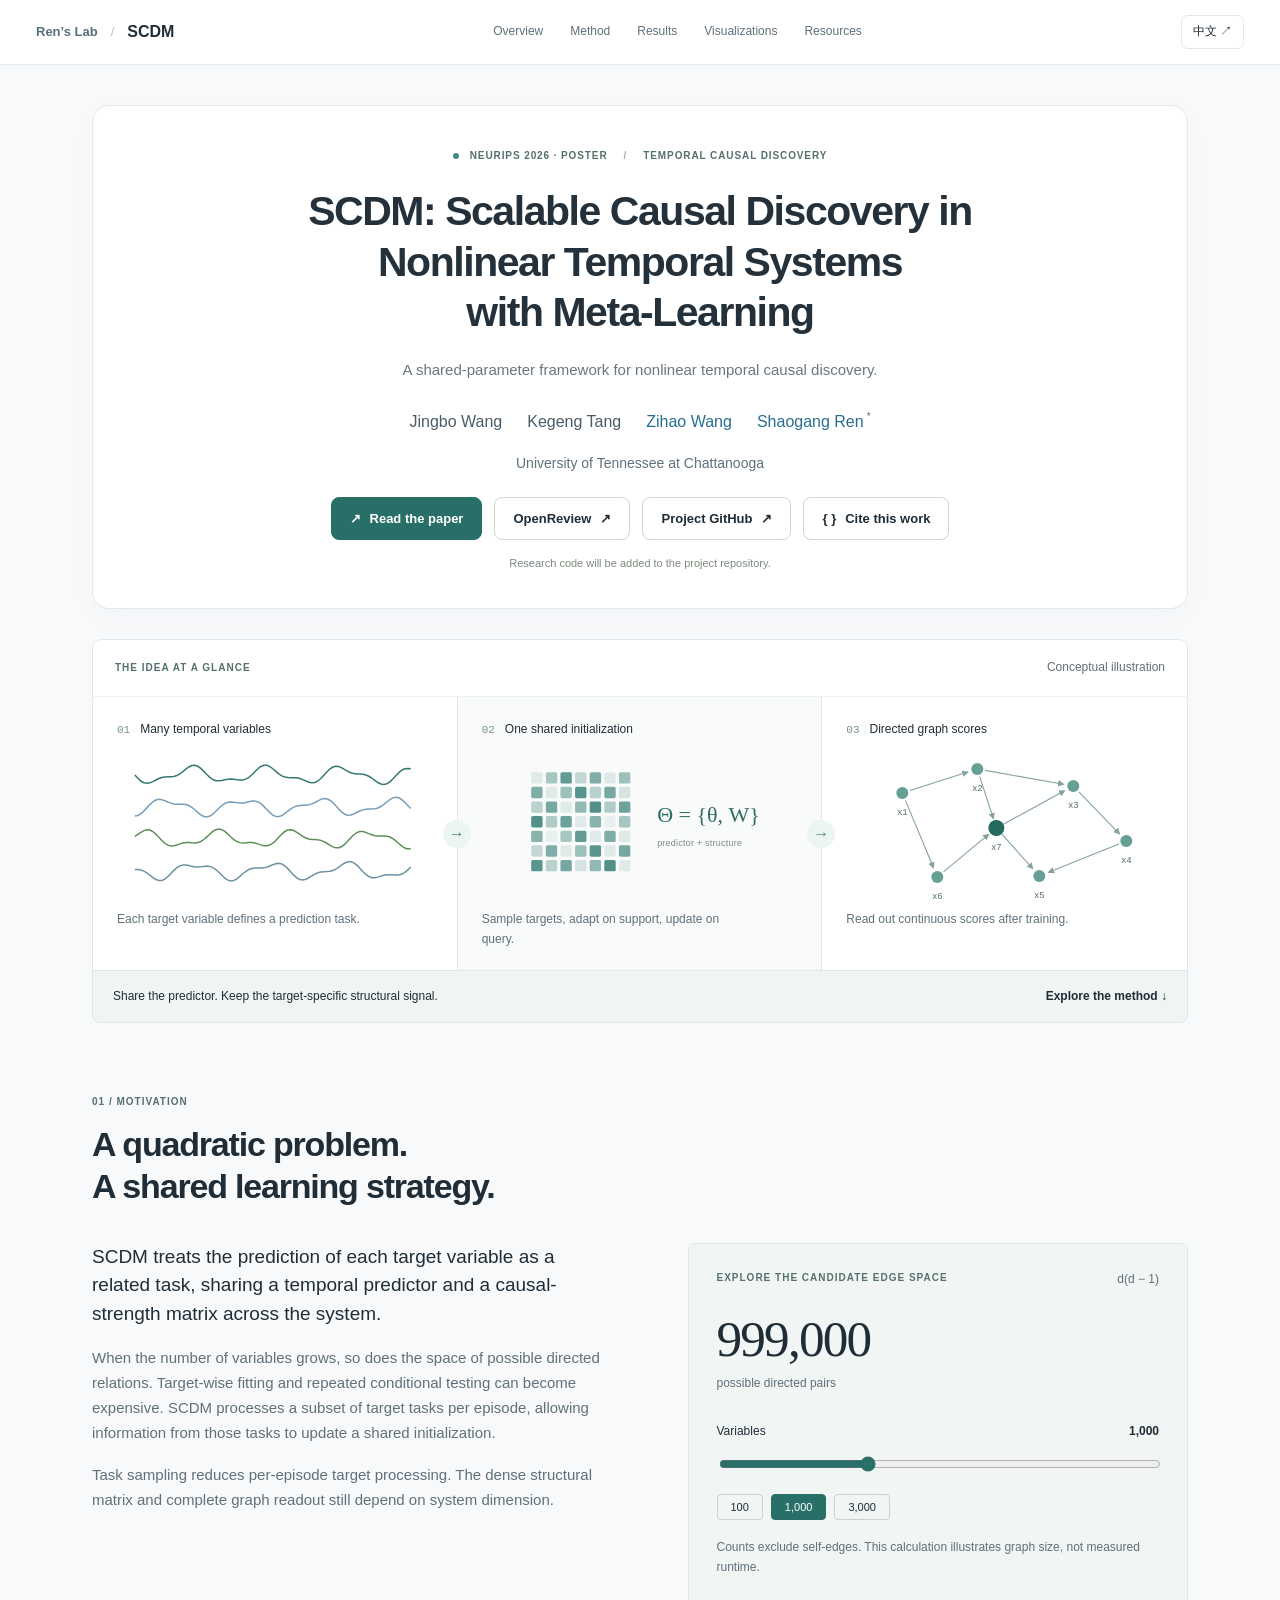
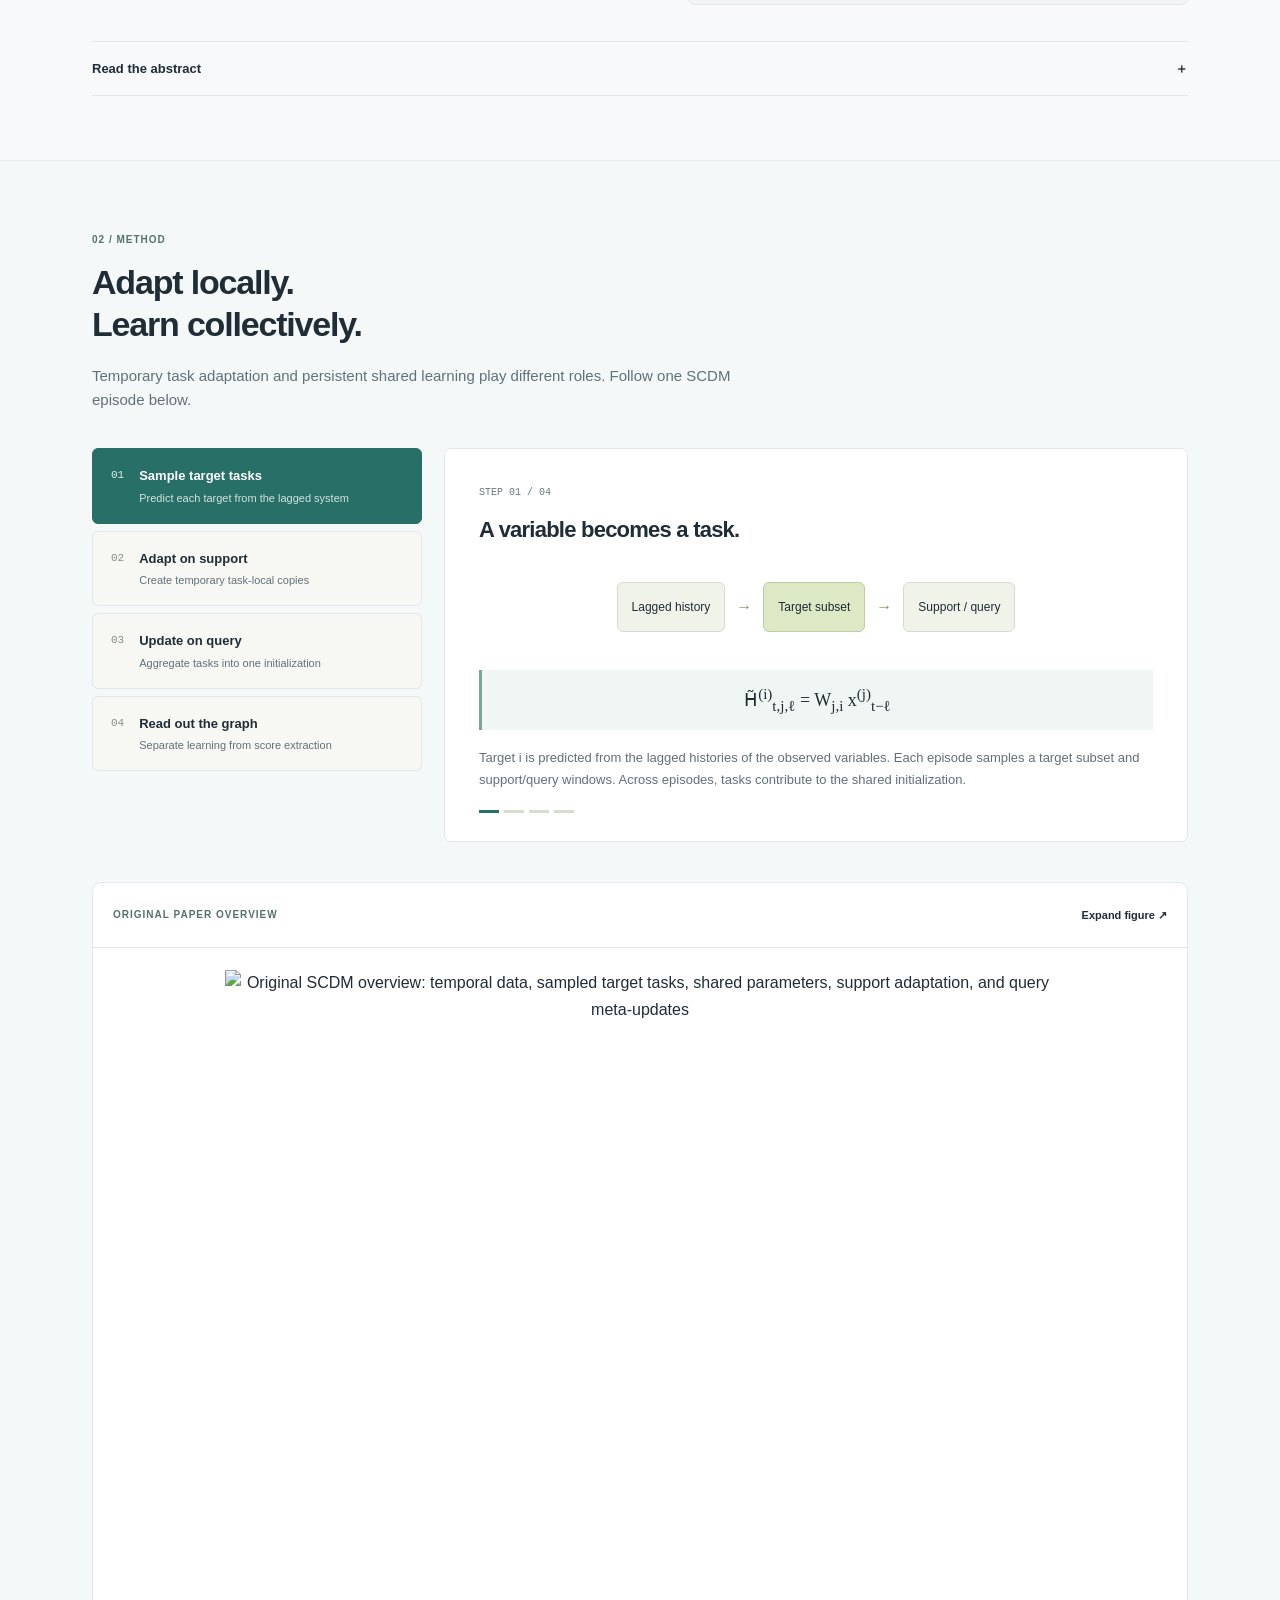
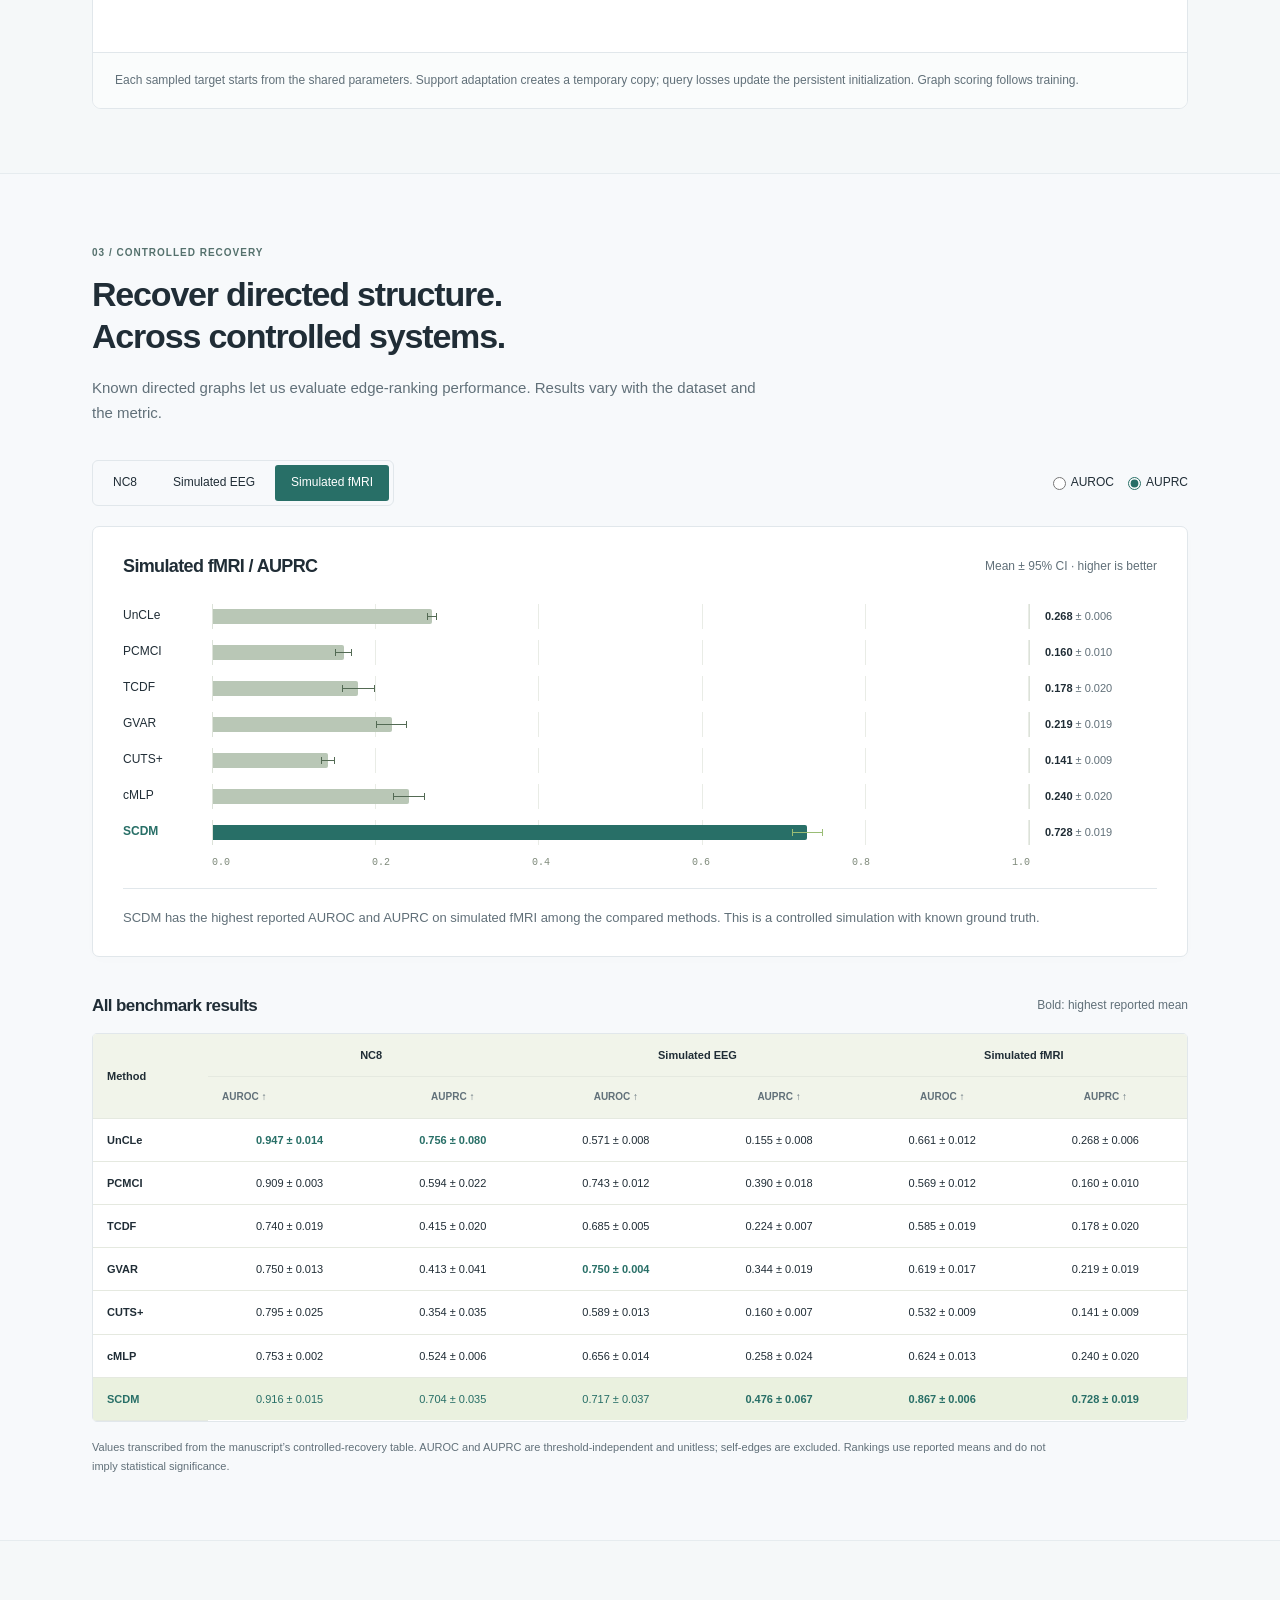
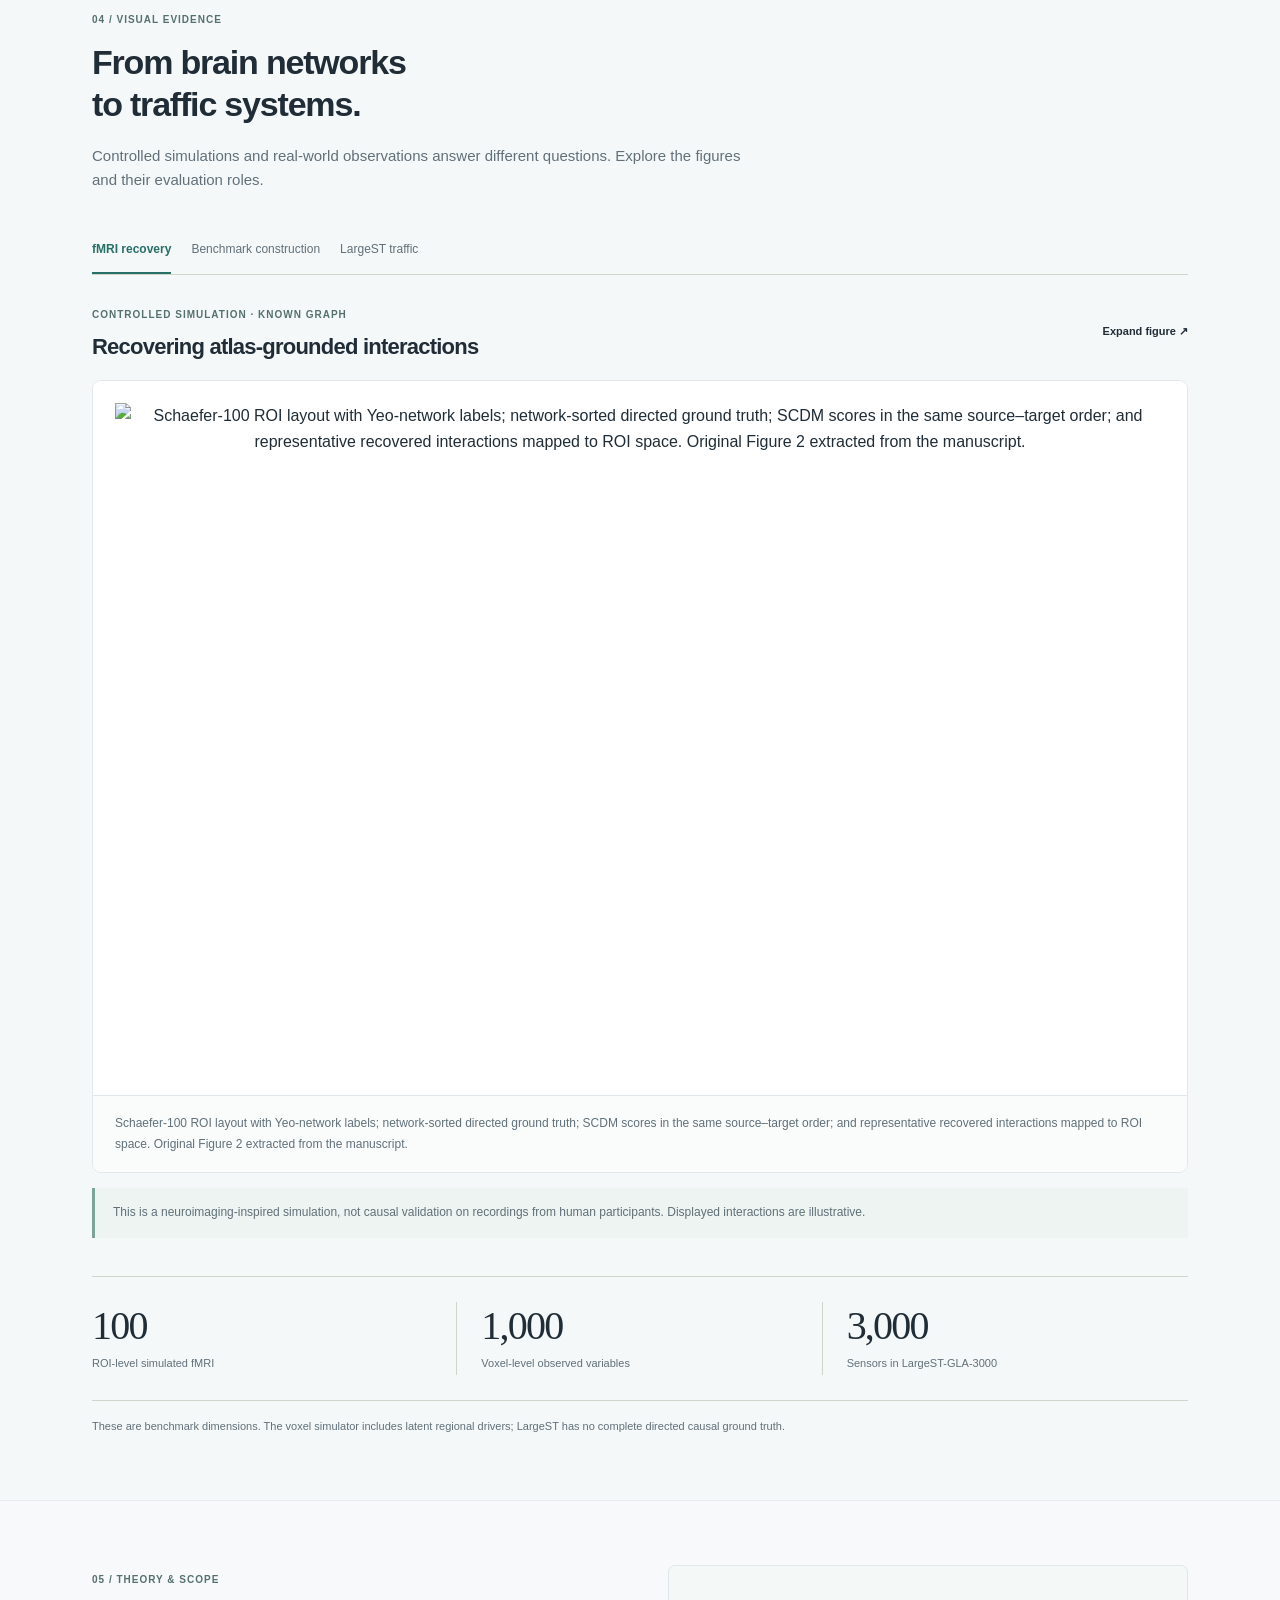
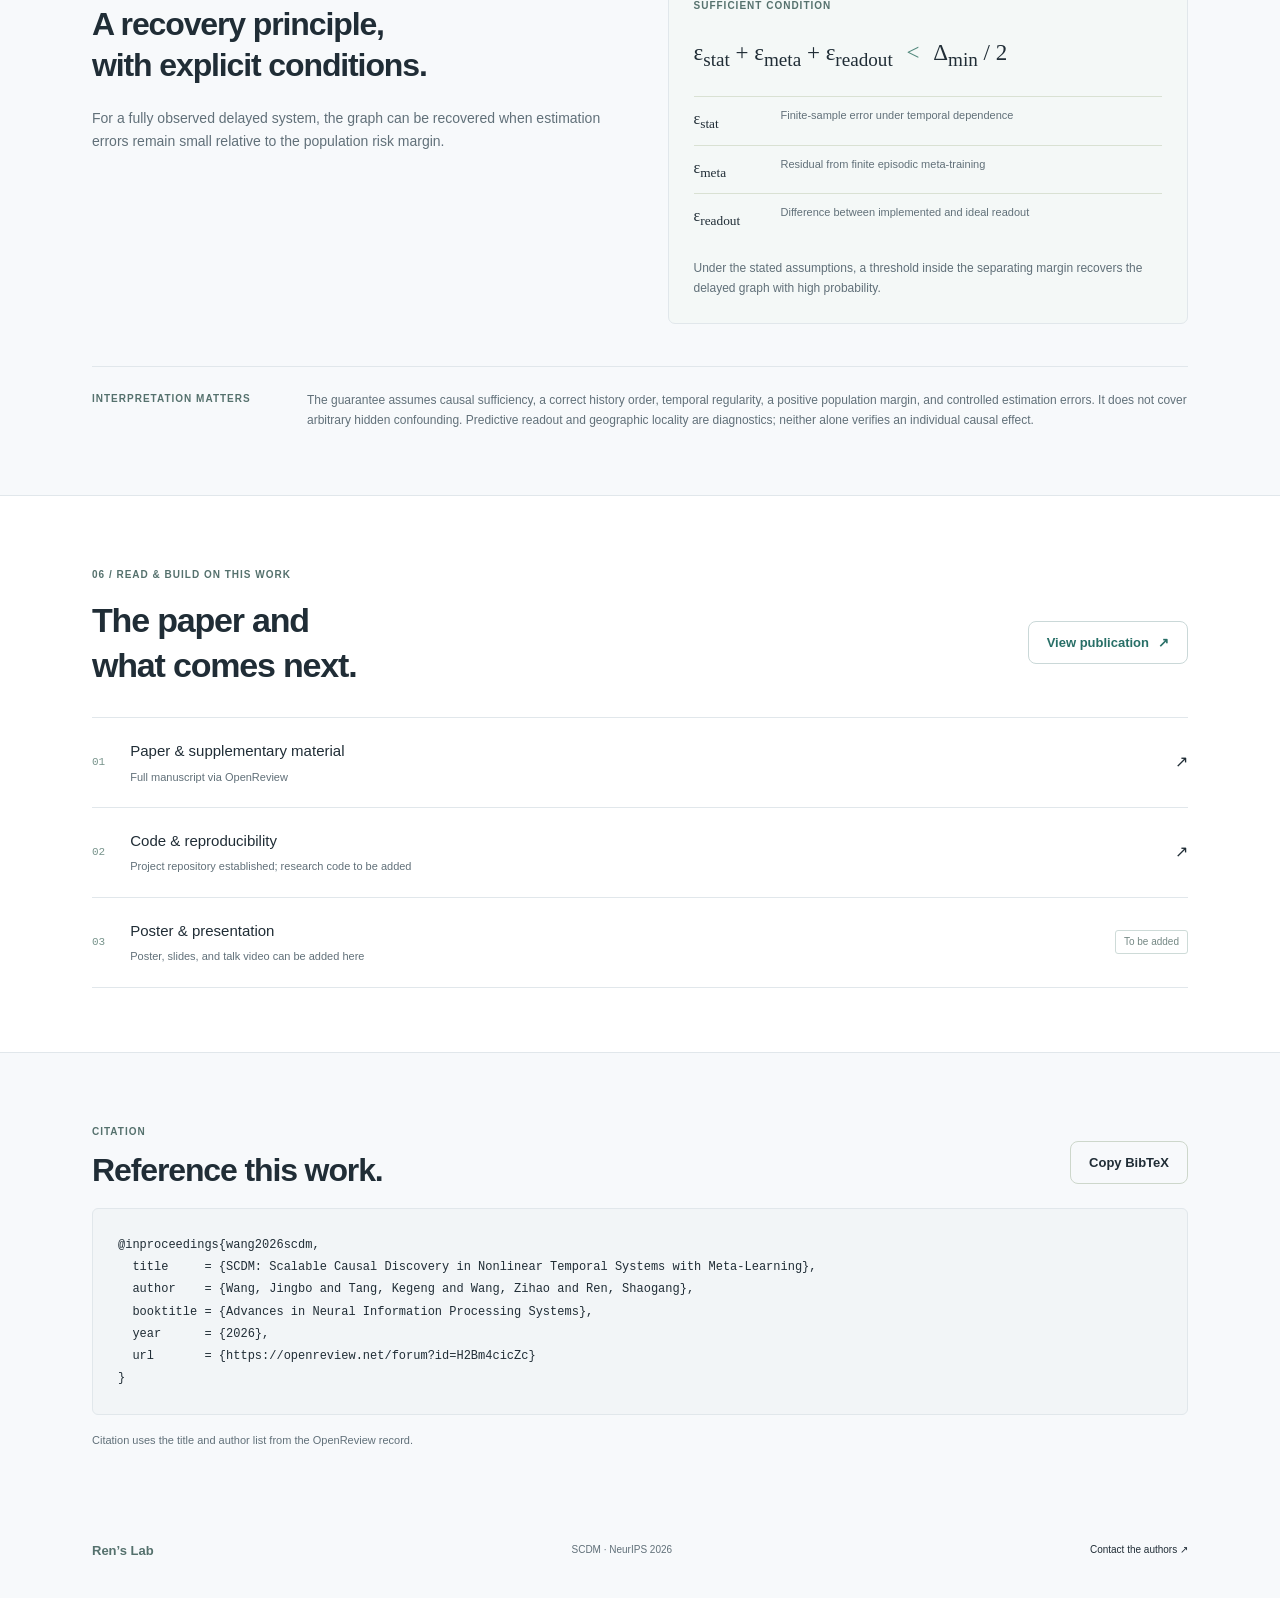
==== index.html @ 19c145f4 "Add SCDM research project webpage Academic paper title layout, verified author homepages, bilingual " ====
<!doctype html>
<html lang="en">
<head>
  <meta charset="utf-8">
  <meta name="viewport" content="width=device-width,initial-scale=1">
  <meta name="theme-color" content="#164c40">
  <meta name="description" content="SCDM: Scalable Causal Discovery in Nonlinear Temporal Systems with Meta-Learning. Shared temporal prediction, target-task sampling, and directed graph readout.">
  <meta property="og:title" content="SCDM — Scalable Causal Discovery with Meta-Learning">
  <meta property="og:description" content="A shared-parameter approach to discovering directed dependencies in large nonlinear temporal systems.">
  <meta property="og:type" content="website">
  <meta property="og:url" content="https://shaogangren.github.io/SCDM/">
  <meta property="og:image" content="https://shaogangren.github.io/SCDM/assets/social-card.png">
  <meta name="twitter:card" content="summary_large_image">
  <link rel="canonical" href="https://shaogangren.github.io/SCDM/">
  <title>SCDM | Scalable Causal Discovery with Meta-Learning</title>
  <link rel="icon" type="image/svg+xml" href="assets/favicon.svg">
  <link rel="stylesheet" href="styles.css">
  <link rel="stylesheet" href="academic.css">
  <script defer src="content.js"></script>
  <script defer src="app.js"></script>
</head>
<body>
<a class="skip" href="#overview" data-i18n="skip">Skip to content</a>
<header class="site-header">
  <div class="header-inner">
    <div class="lab-brand"><a href="https://shaogangren.github.io/" target="_blank" rel="noopener">Ren’s Lab</a><span aria-hidden="true">/</span><a href="#top" class="brand" aria-label="SCDM project page">SCDM</a></div>
    <nav aria-label="Main navigation">
      <a href="#overview" data-i18n="navOverview">Overview</a><a href="#method" data-i18n="navMethod">Method</a><a href="#results" data-i18n="navResults">Results</a><a href="#applications" data-i18n="navApplications">Visualizations</a><a href="#resources" data-i18n="navResources">Resources</a>
    </nav>
    <button id="language" class="language" aria-label="Switch to Chinese">中文 <span aria-hidden="true">↗</span></button>
  </div>
  <div id="read-progress" aria-hidden="true"></div>
</header>
<main id="top">
  <section class="hero wrap">
    <div class="eyebrow venue"><span class="status-dot"></span><span data-i18n="venue">NeurIPS 2026 · Poster</span><span class="venue-divider">/</span><span data-i18n="heroCategory">Temporal causal discovery</span></div>
    <h1>SCDM: Scalable Causal Discovery in<br class="desktop-break"> Nonlinear Temporal Systems<br class="desktop-break"> with Meta-Learning</h1>
    <p class="hero-deck" data-i18n="heroDeck">A shared-parameter framework for nonlinear temporal causal discovery.</p>
    <div class="authors" id="authors"></div>
    <p class="affiliation" data-i18n="affiliation">University of Tennessee at Chattanooga</p>
    <div class="hero-actions"><a class="button primary" href="https://openreview.net/pdf?id=H2Bm4cicZc" target="_blank" rel="noopener"><span aria-hidden="true">↗</span><span data-i18n="readPaper">Read the paper</span></a><a class="button" href="https://openreview.net/forum?id=H2Bm4cicZc" target="_blank" rel="noopener">OpenReview <span aria-hidden="true">↗</span></a><a class="button" href="https://github.com/ShaogangRen/SCDM" target="_blank" rel="noopener"><span data-i18n="labGithub">Project GitHub</span><span aria-hidden="true">↗</span></a><a class="button" href="#citation"><span aria-hidden="true">{ }</span><span data-i18n="cite">Cite this work</span></a></div>
    <p class="hero-code-status" data-i18n="codeNotice">Research code will be added to the project repository.</p>
  </section>
  <section class="visual-story wrap" aria-label="Conceptual SCDM pipeline">
    <div class="story-top"><span class="eyebrow" data-i18n="storyLabel">The idea at a glance</span><span class="micro" data-i18n="schematicLabel">Conceptual illustration</span></div>
    <div class="story-grid">
      <div class="story-stage"><div class="story-stage-label"><span>01</span><span data-i18n="storyInput">Many temporal variables</span></div><svg id="signals" viewBox="0 0 290 150" role="img" aria-label="Schematic multivariate time series"></svg><p data-i18n="storyInputText">Each target variable defines a prediction task.</p></div>
      <div class="story-stage story-shared"><div class="story-stage-label"><span>02</span><span data-i18n="storyShared">One shared initialization</span></div><div class="matrix-wrap"><svg id="matrix" viewBox="0 0 160 150" role="img" aria-label="Schematic shared structural matrix"></svg><div class="theta">Θ = {θ, W}<small data-i18n="sharedLabel">predictor + structure</small></div></div><p data-i18n="storySharedText">Sample targets, adapt on support, update on query.</p></div>
      <div class="story-stage"><div class="story-stage-label"><span>03</span><span data-i18n="storyGraph">Directed graph scores</span></div><svg id="network" viewBox="0 0 290 150" role="img" aria-label="Schematic directed graph, not an experimental result"></svg><p data-i18n="storyGraphText">Read out continuous scores after training.</p></div>
    </div>
    <div class="story-bottom"><span data-i18n="storyBottom">Share the predictor. Keep the target-specific structural signal.</span><a href="#method" data-i18n="exploreMethod">Explore the method ↓</a></div>
  </section>
  <section id="overview" class="section wrap">
    <div class="section-heading"><span class="eyebrow" data-i18n="overviewEyebrow">01 / Motivation</span><h2 data-i18n="overviewTitle">A quadratic problem.<br>A shared learning strategy.</h2></div>
    <div class="two-column motivation">
      <div class="prose"><p class="lead" data-i18n="tldr">SCDM treats the prediction of each target variable as a related task, sharing a temporal predictor and a causal-strength matrix across the system.</p><p data-i18n="motivationText">When the number of variables grows, so does the space of possible directed relations. Target-wise fitting and repeated conditional testing can become expensive. SCDM processes a subset of target tasks per episode, allowing information from those tasks to update a shared initialization.</p><p data-i18n="motivationNote">Task sampling reduces per-episode target processing. The dense structural matrix and complete graph readout still depend on system dimension.</p></div>
      <div class="dimension-lab"><div class="lab-header"><span class="eyebrow" data-i18n="labTitle">Explore the candidate edge space</span><span class="micro">d(d − 1)</span></div><div class="dimension-number"><output id="edge-count" for="dimension">999,000</output><span data-i18n="directedPairs">possible directed pairs</span></div><label for="dimension"><span data-i18n="variables">Variables</span><output id="variable-count" for="dimension">1,000</output></label><input id="dimension" type="range" min="10" max="3000" step="10" value="1000"><div class="presets" aria-label="Choose graph dimension"><button data-dimension="100">100</button><button data-dimension="1000" class="selected">1,000</button><button data-dimension="3000">3,000</button></div><p class="micro" data-i18n="labNote">Counts exclude self-edges. This calculation illustrates graph size, not measured runtime.</p></div>
    </div>
    <details class="abstract"><summary><span data-i18n="abstractLabel">Read the abstract</span><span aria-hidden="true">＋</span></summary><p id="abstract-text"></p></details>
  </section>
  <section id="method" class="section section-tint">
    <div class="wrap">
      <div class="section-heading"><span class="eyebrow" data-i18n="methodEyebrow">02 / Method</span><h2 data-i18n="methodTitle">Adapt locally.<br>Learn collectively.</h2><p data-i18n="methodIntro">Temporary task adaptation and persistent shared learning play different roles. Follow one SCDM episode below.</p></div>
      <div class="walkthrough">
        <div class="step-list" role="tablist" aria-label="SCDM method steps" aria-orientation="vertical" id="method-tabs"></div>
        <div id="step-panel" class="step-panel" role="tabpanel" aria-live="polite" tabindex="0"><span class="step-tag" id="step-tag"></span><h3 id="step-title"></h3><div id="step-diagram" class="step-diagram" aria-hidden="true"></div><div id="step-equation" class="equation"></div><p id="step-copy"></p><div class="step-pagination" aria-hidden="true"><i></i><i></i><i></i><i></i></div></div>
      </div>
      <figure class="paper-figure method-figure"><div class="figure-header"><span class="eyebrow" data-i18n="originalMethod">Original paper overview</span><button class="zoom" data-image="assets/method.webp" data-alt="Original SCDM pipeline figure" data-i18n="expandFigure">Expand figure ↗</button></div><button class="figure-image-button" data-image="assets/method.webp" data-alt="Original SCDM pipeline figure" aria-label="Expand original method figure"><img src="assets/method.webp" width="2256" height="1792" alt="Original SCDM overview: temporal data, sampled target tasks, shared parameters, support adaptation, and query meta-updates" loading="lazy"></button><figcaption data-i18n="methodCaption">Each sampled target starts from the shared parameters. Support adaptation creates a temporary copy; query losses update the persistent initialization. Graph scoring follows training.</figcaption></figure>
    </div>
  </section>
  <section id="results" class="section wrap">
    <div class="section-heading"><span class="eyebrow" data-i18n="resultsEyebrow">03 / Controlled recovery</span><h2 data-i18n="resultsTitle">Recover directed structure.<br>Across controlled systems.</h2><p data-i18n="resultsIntro">Known directed graphs let us evaluate edge-ranking performance. Results vary with the dataset and the metric.</p></div>
    <div class="result-controls"><div class="segmented" id="dataset-tabs" role="tablist" aria-label="Select benchmark"></div><fieldset class="metric-toggle"><legend class="sr-only" data-i18n="metricLabel">Evaluation metric</legend><label><input type="radio" name="metric" value="auroc">AUROC</label><label><input type="radio" name="metric" value="auprc" checked>AUPRC</label></fieldset></div>
    <div class="result-panel" role="tabpanel" id="result-panel" aria-live="polite"><div class="chart-caption"><h3 id="chart-title"></h3><span class="micro" data-i18n="chartProtocol">Mean ± 95% CI · higher is better</span></div><div id="result-chart" class="result-chart"></div><div class="chart-axis" aria-hidden="true"><span>0.0</span><span>0.2</span><span>0.4</span><span>0.6</span><span>0.8</span><span>1.0</span></div><p id="result-takeaway" class="takeaway"></p></div>
    <div class="table-title"><h3 data-i18n="allResults">All benchmark results</h3><span class="micro" data-i18n="tableNote">Bold: highest reported mean</span></div>
    <div class="table-scroll" role="region" aria-label="All benchmark results table" tabindex="0"><table id="results-table"><caption class="sr-only">Controlled graph recovery, mean plus or minus 95 percent confidence interval</caption><thead></thead><tbody></tbody></table></div>
    <p class="figure-note" data-i18n="resultsNote">Values transcribed from the manuscript’s controlled-recovery table. AUROC and AUPRC are threshold-independent and unitless; self-edges are excluded. Rankings use reported means and do not imply statistical significance.</p>
  </section>
  <section id="applications" class="section section-tint">
    <div class="wrap"><div class="section-heading"><span class="eyebrow" data-i18n="applicationsEyebrow">04 / Visual evidence</span><h2 data-i18n="applicationsTitle">From brain networks<br>to traffic systems.</h2><p data-i18n="applicationsIntro">Controlled simulations and real-world observations answer different questions. Explore the figures and their evaluation roles.</p></div>
      <div id="gallery-tabs" class="gallery-tabs" role="tablist" aria-label="Research visualizations"></div>
      <div id="gallery-panel" role="tabpanel" aria-live="polite"><div class="gallery-head"><div><span class="eyebrow" id="gallery-type"></span><h3 id="gallery-title"></h3></div><button id="gallery-zoom" class="zoom" data-i18n="expandFigure">Expand figure ↗</button></div><figure class="paper-figure gallery-figure"><button id="gallery-image-button" class="figure-image-button"><img id="gallery-image" src="assets/fmri.webp" width="1596" height="1028" alt="Simulated fMRI ground truth and recovered scores" loading="lazy"></button><figcaption id="gallery-caption"></figcaption></figure><p class="gallery-boundary" id="gallery-boundary"></p></div>
      <div class="scale-strip"><div><strong>100</strong><span data-i18n="scaleROI">ROI-level simulated fMRI</span></div><div><strong>1,000</strong><span data-i18n="scaleVoxel">Voxel-level observed variables</span></div><div><strong>3,000</strong><span data-i18n="scaleTraffic">Sensors in LargeST-GLA-3000</span></div></div>
      <p class="figure-note" data-i18n="scaleNote">These are benchmark dimensions. The voxel simulator includes latent regional drivers; LargeST has no complete directed causal ground truth.</p>
    </div>
  </section>
  <section id="theory" class="section wrap">
    <div class="theory-layout"><div><span class="eyebrow" data-i18n="theoryEyebrow">05 / Theory & scope</span><h2 data-i18n="theoryTitle">A recovery principle,<br>with explicit conditions.</h2><p data-i18n="theoryIntro">For a fully observed delayed system, the graph can be recovered when estimation errors remain small relative to the population risk margin.</p></div><div class="theory-box"><span class="eyebrow" data-i18n="sufficientCondition">Sufficient condition</span><div class="theory-equation">ε<sub>stat</sub> + ε<sub>meta</sub> + ε<sub>readout</sub> <span>&lt;</span> Δ<sub>min</sub> / 2</div><dl><div><dt>ε<sub>stat</sub></dt><dd data-i18n="statError">Finite-sample error under temporal dependence</dd></div><div><dt>ε<sub>meta</sub></dt><dd data-i18n="metaError">Residual from finite episodic meta-training</dd></div><div><dt>ε<sub>readout</sub></dt><dd data-i18n="readoutError">Difference between implemented and ideal readout</dd></div></dl><p data-i18n="theoryConclusion">Under the stated assumptions, a threshold inside the separating margin recovers the delayed graph with high probability.</p></div></div>
    <div class="scope-note"><span class="eyebrow" data-i18n="scopeLabel">Interpretation matters</span><p data-i18n="scopeText">The guarantee assumes causal sufficiency, a correct history order, temporal regularity, a positive population margin, and controlled estimation errors. It does not cover arbitrary hidden confounding. Predictive readout and geographic locality are diagnostics; neither alone verifies an individual causal effect.</p></div>
  </section>
  <section id="resources" class="section resources-section"><div class="wrap"><span class="eyebrow" data-i18n="resourcesEyebrow">06 / Read & build on this work</span><div class="resource-heading"><h2 data-i18n="resourcesTitle">The paper and<br>what comes next.</h2><a class="button light" href="https://openreview.net/forum?id=H2Bm4cicZc" target="_blank" rel="noopener"><span data-i18n="viewPublication">View publication</span> ↗</a></div><div class="resources-list"><a href="https://openreview.net/pdf?id=H2Bm4cicZc" target="_blank" rel="noopener"><span>01</span><div><strong data-i18n="resourcePaper">Paper & supplementary material</strong><small data-i18n="paperDetail">Full manuscript via OpenReview</small></div><span>↗</span></a><a href="https://github.com/ShaogangRen/SCDM" target="_blank" rel="noopener"><span>02</span><div><strong data-i18n="resourceCode">Code & reproducibility</strong><small data-i18n="codeDetail">Project repository established; research code to be added</small></div><span>↗</span></a><div><span>03</span><div><strong data-i18n="resourcePresentation">Poster & presentation</strong><small data-i18n="presentationDetail">Poster, slides, and talk video can be added here</small></div><span class="resource-status" data-i18n="pending">To be added</span></div></div></div></section>
  <section id="citation" class="section wrap citation-section"><div class="citation-head"><div><span class="eyebrow" data-i18n="citationEyebrow">Citation</span><h2 data-i18n="citationTitle">Reference this work.</h2></div><button id="copy-citation" class="button" data-i18n="copyBibtex">Copy BibTeX</button></div><pre><code id="bibtex"></code></pre><p class="figure-note" data-i18n="citationNote">Citation uses the title and author list from the OpenReview record.</p></section>
</main>
<footer class="wrap footer"><a class="brand" href="https://shaogangren.github.io/" target="_blank" rel="noopener">Ren’s Lab</a><p data-i18n="footerText">SCDM · NeurIPS 2026</p><a href="mailto:shaogang-ren@utc.edu" data-i18n="contact">Contact the authors ↗</a></footer>
<dialog id="image-dialog"><div class="dialog-toolbar"><span id="image-caption"></span><a id="image-download" class="zoom" download data-i18n="downloadFigure">Download image ↓</a><button id="close-dialog" class="dialog-close" aria-label="Close enlarged figure">×</button></div><div class="dialog-image-wrap"><img id="enlarged-image" alt=""></div></dialog>
<div id="toast" role="status" aria-live="polite"></div>
<noscript><p class="noscript">The paper links and page text are available without JavaScript. Enable JavaScript to use charts, language switching, and figure expansion.</p></noscript>
</body>
</html>
---- styles.css ----
@charset "UTF-8";
:root{--paper:#fafaf6;--ink:#20392f;--green:#164c40;--muted:#627169;--line:#dce2d9;--lime:#e4f1ae;--tint:#eff2eb;--serif:Georgia,'Times New Roman',serif;--sans:Inter,'Segoe UI','Microsoft YaHei',Arial,sans-serif}
*{box-sizing:border-box}html{scroll-behavior:smooth;scroll-padding-top:92px}body{margin:0;background:var(--paper);color:var(--ink);font-family:var(--sans);font-size:16px;line-height:1.65;-webkit-font-smoothing:antialiased}button,input{font:inherit}button,a,input{-webkit-tap-highlight-color:transparent}a{color:inherit;text-underline-offset:4px}button{cursor:pointer;color:inherit}button:disabled{cursor:default}button:focus-visible,a:focus-visible,input:focus-visible,summary:focus-visible,[tabindex]:focus-visible{outline:3px solid #b27725;outline-offset:5px}button:focus:not(:focus-visible){outline:none}.wrap{max-width:1160px;padding-left:32px;padding-right:32px;margin:auto}.eyebrow{font-size:11px;letter-spacing:.14em;text-transform:uppercase;font-weight:700}.micro{font-size:12px;color:var(--muted)}h1,h2,h3,p{margin:0}h1,h2{font-family:var(--serif);font-weight:400;letter-spacing:-.035em;line-height:1.1}h2{font-size:clamp(34px,4.5vw,55px)}h3{font-size:22px;line-height:1.3;letter-spacing:-.025em}p{color:var(--muted)}.skip{position:fixed;top:-90px;left:20px;z-index:100;background:var(--ink);color:white;padding:12px}.skip:focus{top:10px}.site-header{position:sticky;top:0;background:rgba(250,250,246,.95);backdrop-filter:blur(14px);z-index:10;border-bottom:1px solid var(--line)}.header-inner{max-width:1340px;margin:auto;padding:18px 36px;display:flex;align-items:center;justify-content:space-between;gap:24px}.brand{display:inline-flex;align-items:center;gap:8px;font-weight:800;font-size:19px;letter-spacing:-.04em;text-decoration:none;white-space:nowrap}.brand-icon{color:var(--green);font-size:28px;line-height:1}.brand-sub{font-size:9px;letter-spacing:.14em;font-weight:500;color:var(--muted);margin-left:8px}nav{display:flex;gap:27px}nav a{font-size:12px;text-decoration:none;color:var(--muted);transition:color .2s}nav a:hover,nav a.active{color:var(--green)}.language{border:1px solid var(--line);border-radius:5px;background:transparent;padding:6px 11px;font-size:12px;white-space:nowrap}.language:hover{background:var(--tint)}#read-progress{height:2px;background:var(--green);width:0;position:absolute;bottom:-1px;left:0}.hero{text-align:center;padding-top:60px;padding-bottom:46px}.venue{display:flex;justify-content:center;align-items:center;gap:11px;font-size:10px}.status-dot{width:6px;height:6px;background:#487958;border-radius:50%}.venue-divider{color:#a2aea3;margin:0 5px}.hero-acronym{font-size:clamp(72px,12vw,143px);font-weight:650;letter-spacing:-.085em;line-height:1.15;margin:24px 0 8px;color:var(--green)}.hero-dot{color:#8da668}h1{font-size:clamp(29px,3.3vw,43px);max-width:960px;margin:0 auto}.hero-deck{font-size:16px;line-height:1.7;margin:21px 0 22px}.authors{display:flex;gap:22px;flex-wrap:wrap;justify-content:center;font-size:14px}.authors a{text-decoration:none}.authors a:hover{text-decoration:underline}.authors sup{font-size:10px;margin-left:3px;color:var(--muted)}.affiliation{font-size:13px;margin:7px 0 22px}.hero-actions{display:flex;gap:9px;justify-content:center;flex-wrap:wrap}.button{display:inline-flex;gap:9px;align-items:center;justify-content:center;border:1px solid #cdd7cb;border-radius:5px;padding:10px 18px;background:transparent;font-size:12px;font-weight:600;text-decoration:none;transition:background .2s,transform .2s;white-space:nowrap}.button:hover{background:var(--tint);transform:translateY(-1px)}.primary{background:var(--green);color:white;border-color:var(--green)}.primary:hover{background:#236354}.hero-code-status{font-size:11px;margin-top:12px;color:#7f897e}.visual-story{padding-top:0}.story-top,.story-bottom{display:flex;justify-content:space-between;gap:12px;align-items:center}.story-top{padding:17px 20px;background:var(--green);color:white;border-radius:8px 8px 0 0}.story-top .micro{color:#bfd0c5}.story-grid{display:grid;grid-template-columns:1fr 1fr 1fr;background:var(--green);color:white;border-top:1px solid #386759}.story-stage{padding:24px 24px 20px;position:relative}.story-stage:not(:last-child){border-right:1px solid #386759}.story-stage:not(:last-child):after{content:'→';position:absolute;right:-14px;top:45%;width:28px;height:28px;border-radius:50%;display:grid;place-items:center;background:#2c6756;z-index:1;color:var(--lime)}.story-stage-label{display:flex;align-items:center;gap:10px;font-size:12px}.story-stage-label>span:first-child{color:#a6c69d;font:11px monospace}.story-stage svg{width:100%;height:150px;display:block;margin:10px 0}.story-stage p{font-size:12px;color:#c5d5c9;max-width:260px}.story-shared{background:#1b5344}.matrix-wrap{display:flex;align-items:center;justify-content:center;height:170px;gap:8px}.matrix-wrap svg{width:130px;margin:0}.theta{font:22px var(--serif);color:var(--lime);white-space:nowrap}.theta small{display:block;font:9px var(--sans);letter-spacing:.025em;color:#bfd0c5;margin-top:10px}.story-bottom{padding:16px 20px;background:#e8eedf;border-radius:0 0 8px 8px;font-size:12px}.story-bottom a{text-decoration:none;font-weight:600}.section{padding-top:86px;padding-bottom:86px}.section-heading{margin-bottom:35px}.section-heading h2{margin:12px 0 18px}.section-heading>p{max-width:670px;font-size:15px}.two-column{display:grid;grid-template-columns:1.05fr 1fr;gap:70px}.prose p{margin-bottom:18px;font-size:15px}.prose .lead{color:var(--ink);font-size:20px;line-height:1.5}.dimension-lab{background:var(--tint);border:1px solid var(--line);padding:26px 28px;border-radius:7px;align-self:start}.lab-header{display:flex;justify-content:space-between;gap:10px}.dimension-number{margin:20px 0 27px}.dimension-number output{display:block;font:clamp(36px,4vw,52px) var(--serif);font-variant-numeric:tabular-nums;letter-spacing:-.035em;line-height:1.15}.dimension-number>span{color:var(--muted);font-size:12px}.dimension-lab label{display:flex;justify-content:space-between;font-size:12px;margin-bottom:12px}.dimension-lab label output{font-weight:700}input[type=range]{width:100%;accent-color:var(--green);cursor:pointer}.presets{display:flex;gap:8px;margin:14px 0 18px}.presets button{border:1px solid #cad3c5;background:transparent;border-radius:4px;padding:3px 13px;font-size:11px}.presets button.selected{background:var(--green);color:white;border-color:var(--green)}.abstract{border-top:1px solid var(--line);border-bottom:1px solid var(--line);margin-top:36px;padding:16px 0}.abstract summary{display:flex;justify-content:space-between;align-items:center;cursor:pointer;font-size:13px;font-weight:600;list-style:none}.abstract summary::-webkit-details-marker{display:none}.abstract[open] summary>span:last-child{transform:rotate(45deg)}.abstract p{font-size:14px;line-height:1.85;max-width:950px;padding:20px 0 7px}.section-tint{background:#f0f3ed;border-top:1px solid #e3e8dd;border-bottom:1px solid #e3e8dd}.walkthrough{display:grid;grid-template-columns:330px 1fr;gap:22px;margin-bottom:40px}.step-list{display:flex;flex-direction:column;gap:7px}.step-list button{border:1px solid var(--line);border-radius:6px;padding:16px 18px;background:#f7f8f3;text-align:left;display:flex;gap:15px;align-items:flex-start}.step-list button[aria-selected=true]{background:var(--green);color:white;border-color:var(--green)}.step-list button>span:first-child{font:11px monospace;margin-top:4px;color:#85927e}.step-list button[aria-selected=true]>span:first-child{color:var(--lime)}.step-list strong{display:block;font-size:13px;font-weight:600}.step-list small{display:block;font-size:11px;color:var(--muted);margin-top:2px}.step-list button[aria-selected=true] small{color:#bfd0c5}.step-panel{border:1px solid var(--line);border-radius:7px;background:var(--paper);padding:28px 34px;min-width:0}.step-tag{font:10px monospace;color:var(--muted);text-transform:uppercase}.step-panel h3{margin:12px 0}.step-diagram{display:flex;gap:11px;align-items:center;justify-content:center;margin:23px 0;min-height:80px}.step-diagram .mini-block{border:1px solid #d3ddcd;padding:15px 14px;border-radius:6px;font-size:12px;line-height:1.5;text-align:center;min-width:90px;background:#f0f3e9}.step-diagram .mini-block.emphasis{background:#dce9c4;border-color:#bdcda5}.step-diagram .arrow{color:#7d956b}.step-panel p{font-size:13px;margin:17px 0 20px}.equation{background:#eaf0df;border-left:3px solid #6a884a;padding:13px 16px;font:18px var(--serif);line-height:1.5;text-align:center;overflow-wrap:anywhere}.step-pagination{display:flex;gap:5px}.step-pagination i{display:block;width:20px;height:3px;background:#d5decc}.step-pagination i.current{background:var(--green)}.paper-figure{margin:0;background:white;border:1px solid var(--line);border-radius:7px;overflow:hidden}.figure-header{display:flex;align-items:center;justify-content:space-between;gap:12px;padding:17px 20px;border-bottom:1px solid var(--line)}.zoom{border:0;background:transparent;font-size:11px;text-decoration:none;font-weight:600;padding:6px 0}.zoom:hover{text-decoration:underline}.figure-image-button{display:block;border:0;background:white;padding:22px;width:100%;cursor:zoom-in}.figure-image-button img{display:block;max-width:100%;height:auto;margin:auto;width:100%}.method-figure .figure-image-button img{max-width:830px}.paper-figure figcaption{border-top:1px solid var(--line);padding:17px 22px;font-size:12px;line-height:1.75;color:var(--muted);background:#fafbf7}.result-controls{display:flex;align-items:center;justify-content:space-between;gap:15px;margin-bottom:20px;flex-wrap:wrap}.segmented{display:flex;gap:4px;flex-wrap:wrap;border:1px solid var(--line);border-radius:6px;padding:4px}.segmented button{border:0;border-radius:3px;background:transparent;font-size:12px;padding:8px 16px}.segmented button[aria-selected=true]{background:var(--green);color:white}.metric-toggle{display:flex;gap:14px;border:0;padding:0;margin:0;font-size:12px}.metric-toggle label{display:flex;gap:5px;align-items:center;cursor:pointer}.metric-toggle input{accent-color:var(--green);margin:0}.result-panel{border:1px solid var(--line);border-radius:7px;padding:28px 30px;background:white}.chart-caption{display:flex;justify-content:space-between;align-items:center;gap:15px;margin-bottom:25px}.chart-caption h3{font-size:18px}.result-chart{display:flex;flex-direction:column;gap:11px}.bar-row{display:grid;grid-template-columns:74px minmax(0,1fr) 112px;align-items:center;gap:15px;font-size:12px}.bar-label{font-weight:500}.bar-row.ours .bar-label{font-weight:800;color:var(--green)}.bar-track{height:25px;position:relative;background:repeating-linear-gradient(to right,transparent 0,transparent calc(20% - 1px),#e9ece6 calc(20% - 1px),#e9ece6 20%);border-left:1px solid #dce2d9;border-right:1px solid #dce2d9}.bar-fill{height:15px;top:5px;position:absolute;left:0;background:#b9c7b6;border-radius:0 2px 2px 0;transition:width .35s}.bar-row.ours .bar-fill{background:var(--green)}.ci-line{position:absolute;top:12px;height:1px;background:#536a54}.ci-line:before,.ci-line:after{content:'';position:absolute;height:7px;width:1px;top:-3px;background:#536a54}.ci-line:before{left:0}.ci-line:after{right:0}.bar-row.ours .ci-line,.bar-row.ours .ci-line:before,.bar-row.ours .ci-line:after{background:#9abd75}.bar-value{font-size:11px;font-variant-numeric:tabular-nums;color:var(--muted);white-space:nowrap}.bar-value strong{font-weight:600;color:var(--ink)}.chart-axis{display:flex;justify-content:space-between;margin:12px 127px 20px 89px;color:#7f8a7b;font:10px monospace}.takeaway{font-size:13px;border-top:1px solid var(--line);padding-top:18px}.table-title{display:flex;justify-content:space-between;align-items:center;gap:12px;margin-top:38px;margin-bottom:16px}.table-title h3{font-size:17px}.table-scroll{overflow-x:auto;border:1px solid var(--line);border-radius:5px}table{width:100%;border-collapse:collapse;font-size:11px;font-variant-numeric:tabular-nums;white-space:nowrap;background:#fff}th,td{padding:12px 14px;text-align:center;border-bottom:1px solid #e5e9e0}th{font-weight:600;background:#f1f4ea}th:first-child,td:first-child{text-align:left}thead tr:last-child th{font-size:10px;color:var(--muted)}tbody tr:last-child td{border-bottom:0}tr.ours{background:#eaf1df;color:var(--green)}tr.ours td:first-child{font-weight:700}.best{font-weight:800;color:var(--green)}.figure-note{font-size:11px;line-height:1.75;margin-top:16px;max-width:960px}.gallery-tabs{display:flex;gap:20px;border-bottom:1px solid #cdd7c9;margin-bottom:25px;flex-wrap:wrap}.gallery-tabs button{padding:12px 0;border:0;border-bottom:2px solid transparent;background:transparent;font-size:12px;color:var(--muted)}.gallery-tabs button[aria-selected=true]{border-color:var(--green);color:var(--green);font-weight:700}.gallery-head{display:flex;align-items:center;justify-content:space-between;gap:20px;margin-bottom:18px}.gallery-head h3{margin-top:7px;font-size:22px}.gallery-figure .figure-image-button img{max-height:670px;object-fit:contain}.gallery-boundary{font-size:12px;padding:15px 18px;background:#e2e8d9;border-left:3px solid #789358;margin-top:15px}.scale-strip{display:grid;grid-template-columns:repeat(3,1fr);margin-top:38px;border-top:1px solid #cdd7c9;border-bottom:1px solid #cdd7c9;padding:25px 0}.scale-strip>div{padding:0 24px;border-right:1px solid #cdd7c9}.scale-strip>div:first-child{padding-left:0}.scale-strip>div:last-child{border-right:0}.scale-strip strong{font:40px var(--serif);letter-spacing:-.045em;display:block}.scale-strip span{font-size:11px;color:var(--muted)}.theory-layout{display:grid;grid-template-columns:1fr 1fr;gap:55px}.theory-layout h2{margin:12px 0 20px;font-size:42px}.theory-layout>div>p{font-size:14px}.theory-box{border:1px solid var(--line);border-radius:7px;padding:25px;background:var(--tint)}.theory-equation{font:23px var(--serif);margin:22px 0 26px;white-space:normal}.theory-equation>span{color:#98a64a;padding:0 8px}dl{margin:0}dl>div{display:grid;grid-template-columns:75px 1fr;font-size:11px;gap:12px;padding:9px 0;border-top:1px solid #d9e1d3}dt{font-family:var(--serif);font-size:16px}dd{margin:0;color:var(--muted)}.theory-box>p{margin-top:18px;font-size:12px!important}.scope-note{display:grid;grid-template-columns:190px 1fr;gap:25px;margin-top:42px;border-top:1px solid var(--line);padding-top:24px}.scope-note p{font-size:12px}.resources-section{background:var(--green);color:#f3f7ec}.resources-section .eyebrow{color:#c4d5bb}.resource-heading{display:flex;justify-content:space-between;align-items:center;gap:30px;margin:12px 0 30px}.button.light{border-color:#658576;color:white}.button.light:hover{background:#2e6655}.resources-list{border-top:1px solid #3b6a59}.resources-list>a,.resources-list>div{display:flex;gap:25px;align-items:center;padding:21px 0;border-bottom:1px solid #3b6a59;text-decoration:none}.resources-list>a:hover{background:#1a5545}.resources-list>a>span:first-child,.resources-list>div>span:first-child{font:11px monospace;color:#afc89d}.resources-list strong{display:block;font-size:15px;font-weight:500}.resources-list small{display:block;color:#b9ccc0;font-size:11px;margin-top:4px}.resources-list>a>span:last-child,.resources-list>div>span:last-child{margin-left:auto}.resource-status{font-size:10px;padding:3px 8px;border:1px solid #668572;border-radius:3px;color:#bdd0ba;white-space:nowrap}.citation-section{padding-bottom:50px}.citation-head{display:flex;justify-content:space-between;align-items:center;gap:20px}.citation-head h2{font-size:36px;margin:10px 0 20px}pre{background:#edf1e7;border:1px solid var(--line);border-radius:6px;padding:25px;font-size:12px;line-height:1.85;overflow:auto;margin:0}pre code{font-family:Consolas,'Courier New',monospace;white-space:pre-wrap;overflow-wrap:anywhere}.footer{display:flex;align-items:center;justify-content:space-between;gap:20px;padding-top:25px;padding-bottom:30px;border-top:1px solid var(--line)}.footer p,.footer>a:last-child{font-size:10px}.footer>a:last-child{text-decoration:none}.sr-only{position:absolute;width:1px;height:1px;padding:0;margin:-1px;overflow:hidden;clip:rect(0,0,0,0);white-space:nowrap;border:0}dialog{width:min(94vw,1450px);max-height:94vh;padding:0;border:1px solid #cdd7c9;border-radius:8px;background:white;color:var(--ink)}dialog::backdrop{background:rgba(17,38,31,.78);backdrop-filter:blur(5px)}.dialog-toolbar{display:flex;align-items:center;gap:20px;padding:13px 20px;border-bottom:1px solid var(--line);font-size:12px}.dialog-toolbar>span{margin-right:auto}.dialog-close{background:transparent;border:0;padding:1px 9px;font-size:26px}.dialog-image-wrap{overflow:auto;max-height:calc(94vh - 64px);padding:20px}.dialog-image-wrap img{width:100%;height:auto;display:block}body.dialog-open{overflow:hidden}#toast{position:fixed;bottom:24px;left:50%;transform:translate(-50%,15px);opacity:0;background:var(--green);color:white;padding:12px 22px;border-radius:5px;font-size:12px;pointer-events:none;z-index:30;transition:.2s}#toast.visible{opacity:1;transform:translate(-50%,0)}.noscript{text-align:center;padding:25px}
@media(min-width:1400px){.hero{padding-top:70px}.hero-acronym{font-size:154px}.visual-story{margin-top:8px}}
@media(max-width:950px){.header-inner{padding:15px 24px}nav{gap:17px}.brand-sub{display:none}.two-column{gap:35px}.walkthrough{grid-template-columns:260px 1fr}.step-panel{padding:25px}.step-diagram{gap:8px}.step-diagram .mini-block{min-width:65px;padding:12px 8px;font-size:10px}.theory-layout{gap:30px}.theory-layout h2{font-size:35px}.story-stage{padding:18px 17px}.theta{font-size:18px}.matrix-wrap svg{width:105px}.bar-row{grid-template-columns:65px minmax(0,1fr) 100px;gap:10px}.chart-axis{margin-left:75px;margin-right:110px}}
@media(max-width:700px){html{scroll-padding-top:100px}.wrap{padding-left:22px;padding-right:22px}.header-inner{flex-wrap:wrap;gap:5px;padding:10px 22px}.brand{font-size:17px}.brand-icon{font-size:24px}.language{margin-left:auto;order:1}nav{order:2;flex-basis:100%;gap:0;justify-content:space-between;margin-top:6px}nav a{font-size:10px}.hero{padding-top:36px;padding-bottom:32px}.venue{font-size:9px;gap:7px;flex-wrap:wrap}.venue-divider{margin:0}.hero-acronym{margin-top:22px;font-size:94px}h1{font-size:29px;line-height:1.17}.desktop-break{display:none}.hero-deck{font-size:13px;margin:18px 0}.authors{gap:8px 17px;font-size:12px}.affiliation{font-size:11px;margin:9px 0 20px}.button{font-size:11px;padding:9px 12px}.hero-actions{gap:7px}.story-top{padding:14px}.story-top .eyebrow{font-size:9px}.story-top .micro{font-size:9px}.story-grid{grid-template-columns:1fr}.story-stage{display:grid;grid-template-columns:1fr 130px;grid-template-rows:auto auto;padding:19px}.story-stage:not(:last-child){border-right:0;border-bottom:1px solid #386759}.story-stage-label{grid-column:1;align-self:end;display:block;font-size:12px}.story-stage-label>span:first-child{display:block;margin-bottom:5px}.story-stage p{grid-column:1;grid-row:2;font-size:11px;margin-top:9px}.story-stage>svg,.story-stage>.matrix-wrap{grid-column:2;grid-row:1/3;height:100px;margin:0}.story-stage>svg{width:130px}.story-stage:not(:last-child):after{right:calc(50% - 14px);top:auto;bottom:-14px;transform:rotate(90deg);font-size:15px}.matrix-wrap{gap:0;display:block;position:relative}.matrix-wrap svg{width:90px;height:85px;margin-left:20px}.theta{font-size:13px;text-align:center;line-height:1}.theta small{display:none}.story-bottom{padding:14px;font-size:10px;align-items:start}.story-bottom>span{max-width:65%}.story-bottom a{white-space:nowrap}.section{padding-top:57px;padding-bottom:57px}.section-heading{margin-bottom:25px}.section-heading h2{font-size:36px}.section-heading>p{font-size:13px}.two-column{grid-template-columns:1fr;gap:23px}.prose .lead{font-size:18px}.prose p{font-size:13px}.dimension-lab{padding:23px}.dimension-number output{font-size:46px}.abstract{margin-top:25px}.abstract p{font-size:12px}.walkthrough{grid-template-columns:1fr;gap:15px}.step-list{display:grid;grid-template-columns:1fr 1fr;gap:7px}.step-list button{padding:12px 10px;gap:8px}.step-list strong{font-size:11px}.step-list small{font-size:9px}.step-list button>span:first-child{font-size:9px}.step-panel{padding:23px;min-height:330px}.step-panel h3{font-size:20px}.step-panel p{font-size:12px}.equation{font-size:16px;padding:12px}.step-diagram .mini-block{padding:12px;font-size:11px}.figure-header{padding:13px}.figure-header .eyebrow{font-size:9px}.zoom{font-size:10px}.figure-image-button{padding:10px}.paper-figure figcaption{padding:13px;font-size:11px}.result-controls{gap:15px}.segmented{width:100%;justify-content:space-between}.segmented button{padding:7px 10px;font-size:11px}.metric-toggle{margin-left:auto}.result-panel{padding:20px 16px}.chart-caption{align-items:start;flex-direction:column;gap:5px;margin-bottom:20px}.chart-caption h3{font-size:16px}.chart-caption .micro{font-size:10px}.bar-row{grid-template-columns:49px minmax(0,1fr) 94px;gap:7px;font-size:10px}.bar-value{font-size:9px}.bar-track{height:23px}.bar-fill{height:13px}.ci-line{top:11px}.chart-axis{margin-left:56px;margin-right:101px;font-size:8px}.takeaway{font-size:11px}.table-title{align-items:start;margin-top:28px}.table-title h3{font-size:14px}.table-title .micro{font-size:9px;max-width:130px;text-align:right}.table-scroll th,.table-scroll td{padding:10px}.gallery-tabs{gap:17px}.gallery-tabs button{font-size:11px}.gallery-head{align-items:start}.gallery-head h3{font-size:18px}.gallery-head .eyebrow{font-size:9px}.gallery-head .zoom{white-space:nowrap}.gallery-boundary{font-size:11px}.scale-strip{margin-top:26px;padding:20px 0;gap:10px}.scale-strip>div{padding:0 10px 0 0}.scale-strip strong{font-size:29px}.scale-strip span{display:block;font-size:9px;line-height:1.5;margin-top:7px}.theory-layout{grid-template-columns:1fr;gap:25px}.theory-layout h2{font-size:35px}.theory-layout>div>p{font-size:13px}.theory-box{padding:22px}.theory-equation{font-size:21px}.scope-note{grid-template-columns:1fr;gap:12px;margin-top:25px}.scope-note p{font-size:11px}.resource-heading{align-items:start;flex-direction:column;gap:20px}.resource-heading h2{font-size:35px}.resources-list>a,.resources-list>div{gap:15px}.resources-list strong{font-size:12px}.resources-list small{font-size:10px;max-width:195px}.resource-status{font-size:9px;padding:3px 6px}.citation-head h2{font-size:29px}.citation-head .button{font-size:10px;padding:9px 11px}.citation-section pre{padding:19px;font-size:10px}.footer{flex-wrap:wrap;gap:12px}.footer p{order:3;flex-basis:100%;font-size:9px}.footer>a:last-child{margin-left:auto}.dialog-toolbar{padding:10px 13px;gap:10px}.dialog-toolbar>span{font-size:10px}.dialog-image-wrap{padding:10px}.figure-note{font-size:10px}}
html[lang=zh-CN] h1,html[lang=zh-CN] h2{font-family:'Microsoft YaHei','PingFang SC',var(--sans);letter-spacing:-.035em;font-weight:500}html[lang=zh-CN] h1{font-size:clamp(25px,3.1vw,40px)}html[lang=zh-CN] h2{line-height:1.2}html[lang=zh-CN] .eyebrow{letter-spacing:.05em}html[lang=zh-CN] .hero-deck{letter-spacing:.025em}html[lang=zh-CN] .hero-acronym{font-family:var(--sans)}
@media(prefers-reduced-motion:reduce){html{scroll-behavior:auto}*,*:before,*:after{animation:none!important;transition:none!important}}
tbody th{background:inherit}tr.ours th{color:var(--green);font-weight:700}
---- academic.css ----
/* Academic project presentation, inspired by the title-led SVG project page. */
:root{--paper:#fff;--ink:#202d36;--green:#286f67;--muted:#617079;--line:#e1e7eb;--tint:#f6f9fa;--lime:#e5f1ed}
body{background:#f7f9fb;color:var(--ink);font-family:'Segoe UI',Inter,'Microsoft YaHei',Arial,sans-serif;font-size:16px}
.site-header{background:rgba(255,255,255,.97);border-bottom:1px solid #e5e9ec;box-shadow:0 1px 7px #142d3a06}
.header-inner{padding-top:15px;padding-bottom:15px}.lab-brand{display:flex;align-items:center;gap:13px;white-space:nowrap;font-size:13px}.lab-brand>a{text-decoration:none;font-weight:600}.lab-brand>a:first-child{color:#567278}.lab-brand>span{color:#b6c1c7}.brand{font-size:16px;letter-spacing:0;font-weight:650}.lab-brand a:hover{text-decoration:underline}
nav a{font-size:12px}.language{border-radius:7px}
.hero{margin-top:40px;margin-bottom:30px;padding:42px 35px 36px;background:white;border:1px solid var(--line);border-radius:17px;box-shadow:0 8px 28px #26394706;max-width:1096px}
.hero .venue{font-size:10px;letter-spacing:.09em;margin-bottom:22px}.status-dot{background:#418d80}
h1,h2,h3{font-family:'Segoe UI',Inter,'Microsoft YaHei',Arial,sans-serif;font-weight:650;letter-spacing:-.035em}
h1{font-size:clamp(29px,3.2vw,42px);line-height:1.23;max-width:1000px;color:#24313b}
.hero-deck{font-size:15px;line-height:1.75;max-width:760px;margin:20px auto 24px;color:#69777e}
.authors{gap:25px;font-size:16px;line-height:1.7}.authors a{color:#286e92;font-weight:500}.authors a:hover{text-decoration:underline}.author-name{color:#495c67}.affiliation{font-size:14px;margin:17px 0 22px}.hero-actions{gap:12px}.button{border-radius:8px;font-size:13px;padding:10px 18px}.hero-code-status{font-size:11px;margin-top:14px}
.visual-story{max-width:1160px}.story-top{background:white;color:var(--ink);border:1px solid var(--line);border-bottom:0;padding:18px 22px;border-radius:9px 9px 0 0}.story-top .micro{color:var(--muted)}.story-grid{background:white;color:var(--ink);border:1px solid var(--line);border-top-color:#eef1f3}.story-stage{padding:23px 24px 20px}.story-stage:not(:last-child){border-right:1px solid var(--line)}.story-stage:not(:last-child):after{background:#edf5f2;color:#438479}.story-stage-label>span:first-child{color:#78948c}.story-stage p{color:var(--muted)}.story-shared{background:#f8fbfa}.theta{color:#306d65}.theta small{color:#7c8b8b}.story-bottom{background:#f0f5f4;border:1px solid var(--line);border-top:0}
.section{padding-top:64px;padding-bottom:64px}.section-heading h2{font-size:34px;line-height:1.25;margin-top:9px}.section-heading>p{font-size:15px}.section-tint{background:#f5f8f9;border-color:#e6ecef}.prose .lead{font-size:19px}.eyebrow{letter-spacing:.1em;font-size:10px;color:#55716d}.step-list button[aria-selected=true] small{color:#d0e4de}.step-list button[aria-selected=true]>span:first-child{color:#d9eee7}.step-tag{color:#69797c}.equation{background:#f0f6f3;border-left-color:#78a798}.dimension-lab{background:#f1f6f5}.paper-figure{border-radius:9px}.paper-figure figcaption{background:#fafcfc}.section-tint .step-panel{background:white}.result-panel{box-shadow:0 3px 15px #24384203}.gallery-boundary{background:#edf4f1;border-left-color:#79a699}.theory-layout h2{font-size:32px;line-height:1.3}.theory-box{background:#f4f8f7}.theory-equation{font-size:23px}.theory-equation>span{color:#50877b}
.resources-section{background:white;color:var(--ink);border-top:1px solid var(--line);border-bottom:1px solid var(--line)}.resources-section .eyebrow{color:#55716d}.resource-heading h2{font-size:34px;line-height:1.3}.button.light{border-color:#cad8d8;color:var(--green)}.button.light:hover{background:#f0f6f4}.resources-list{border-top-color:var(--line)}.resources-list>a,.resources-list>div{border-bottom-color:var(--line)}.resources-list>a:hover{background:#f7faf9}.resources-list>a>span:first-child,.resources-list>div>span:first-child{color:#78948c}.resources-list small{color:var(--muted)}.resource-status{border-color:#cedbd8;color:#758884}.citation-head h2{font-size:32px}.citation-section pre{background:#f2f5f7}.footer{border-top:0}.footer .brand{font-size:13px;color:#55716d}
html[lang=zh-CN] h1,html[lang=zh-CN] h2{font-weight:600}.hero-acronym{display:none}
@media(min-width:1400px){.hero{padding-top:42px}.visual-story{margin-top:0}}
@media(max-width:950px){.hero{margin-left:32px;margin-right:32px}.lab-brand{font-size:12px;gap:8px}.header-inner{gap:17px}.authors{font-size:15px;gap:18px}}
@media(max-width:700px){.hero{margin:25px 22px;padding:30px 21px 26px;border-radius:12px}h1{font-size:29px;line-height:1.25}.hero .venue{font-size:9px;margin-bottom:18px}.hero-deck{font-size:12px;margin:17px auto 20px}.authors{gap:9px 17px;font-size:13px}.affiliation{font-size:12px;margin:15px 0 20px}.hero-actions{gap:8px}.hero-actions .button{font-size:11px;padding:9px 11px}.lab-brand{font-size:12px}.brand{font-size:14px}.story-top{padding:14px}.story-stage{padding:18px}.story-stage:not(:last-child){border-right:0;border-bottom:1px solid var(--line)}.story-stage:not(:last-child):after{background:#e5efeb}.section{padding-top:49px;padding-bottom:49px}.section-heading h2{font-size:29px}.theory-layout h2,.resource-heading h2{font-size:29px}.citation-head h2{font-size:27px}.theta{font-size:13px}.hero-code-status{font-size:10px}.story-bottom{font-size:10px}}
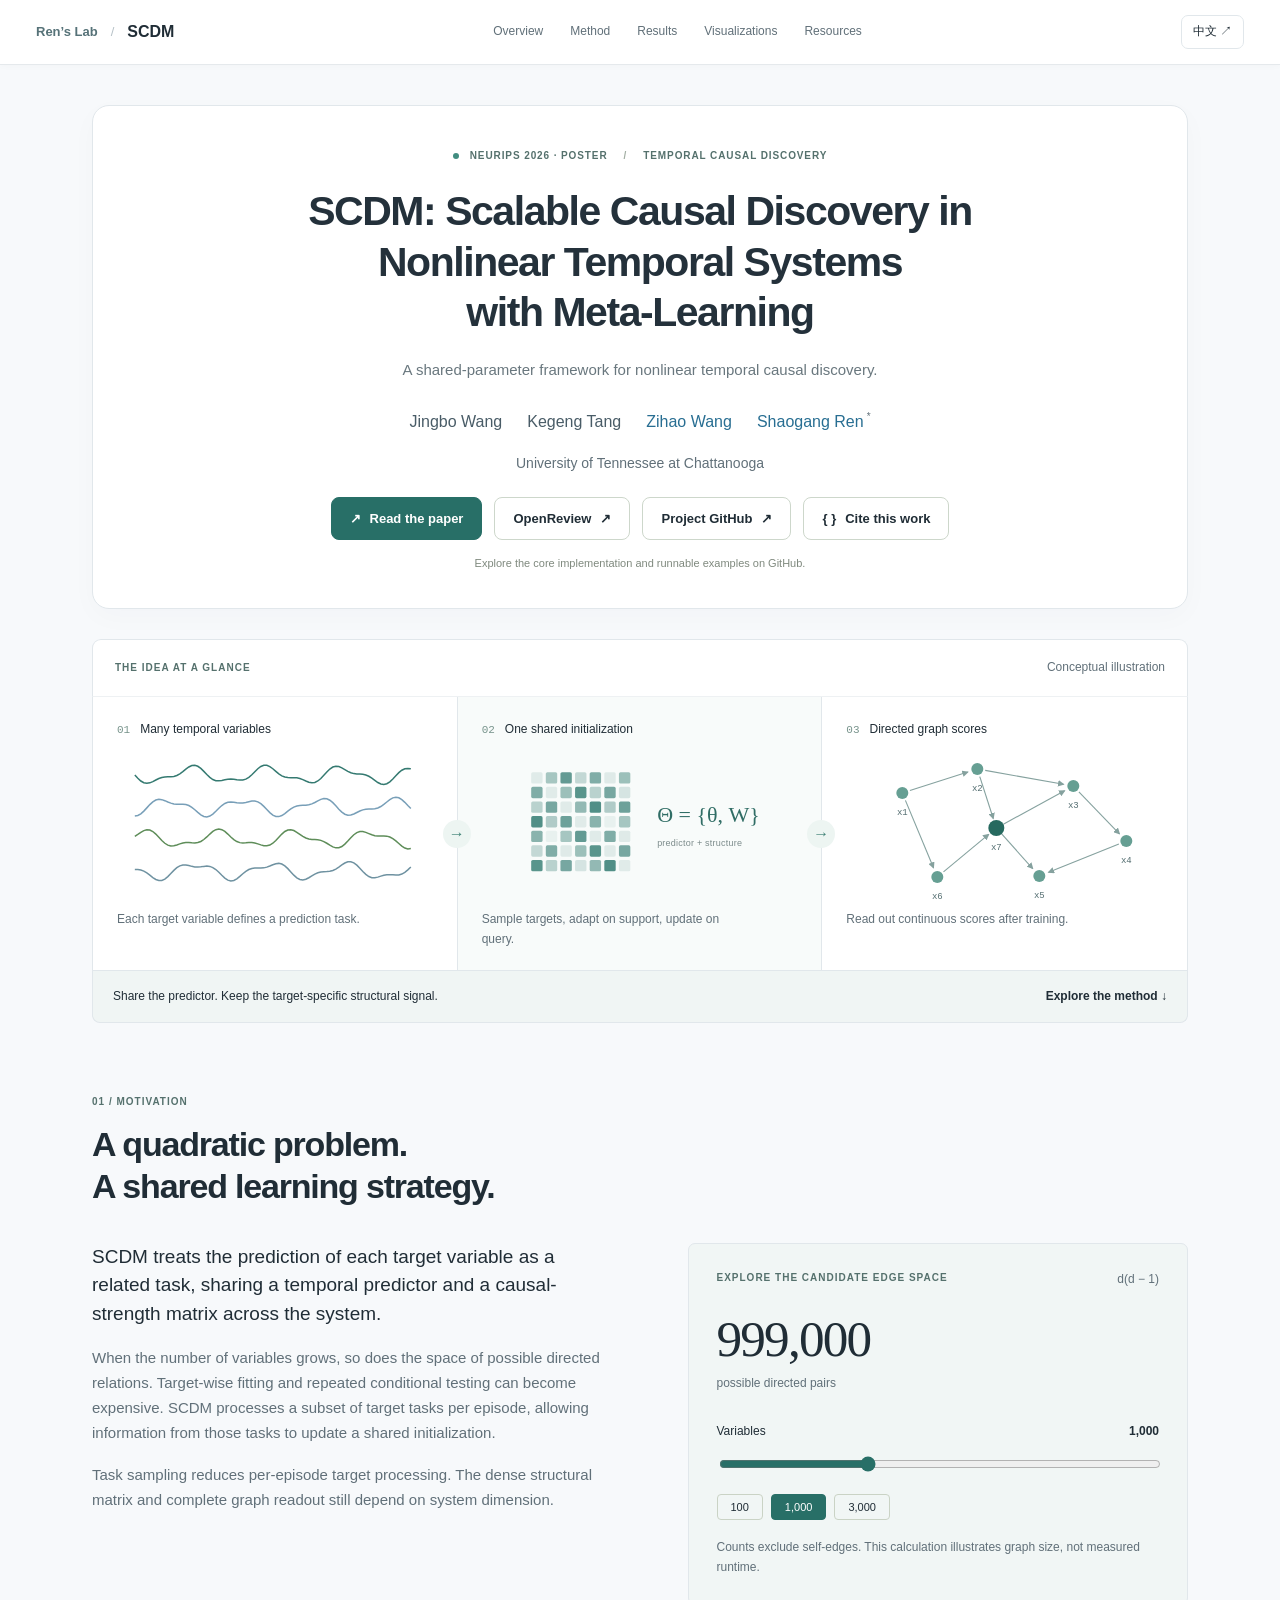
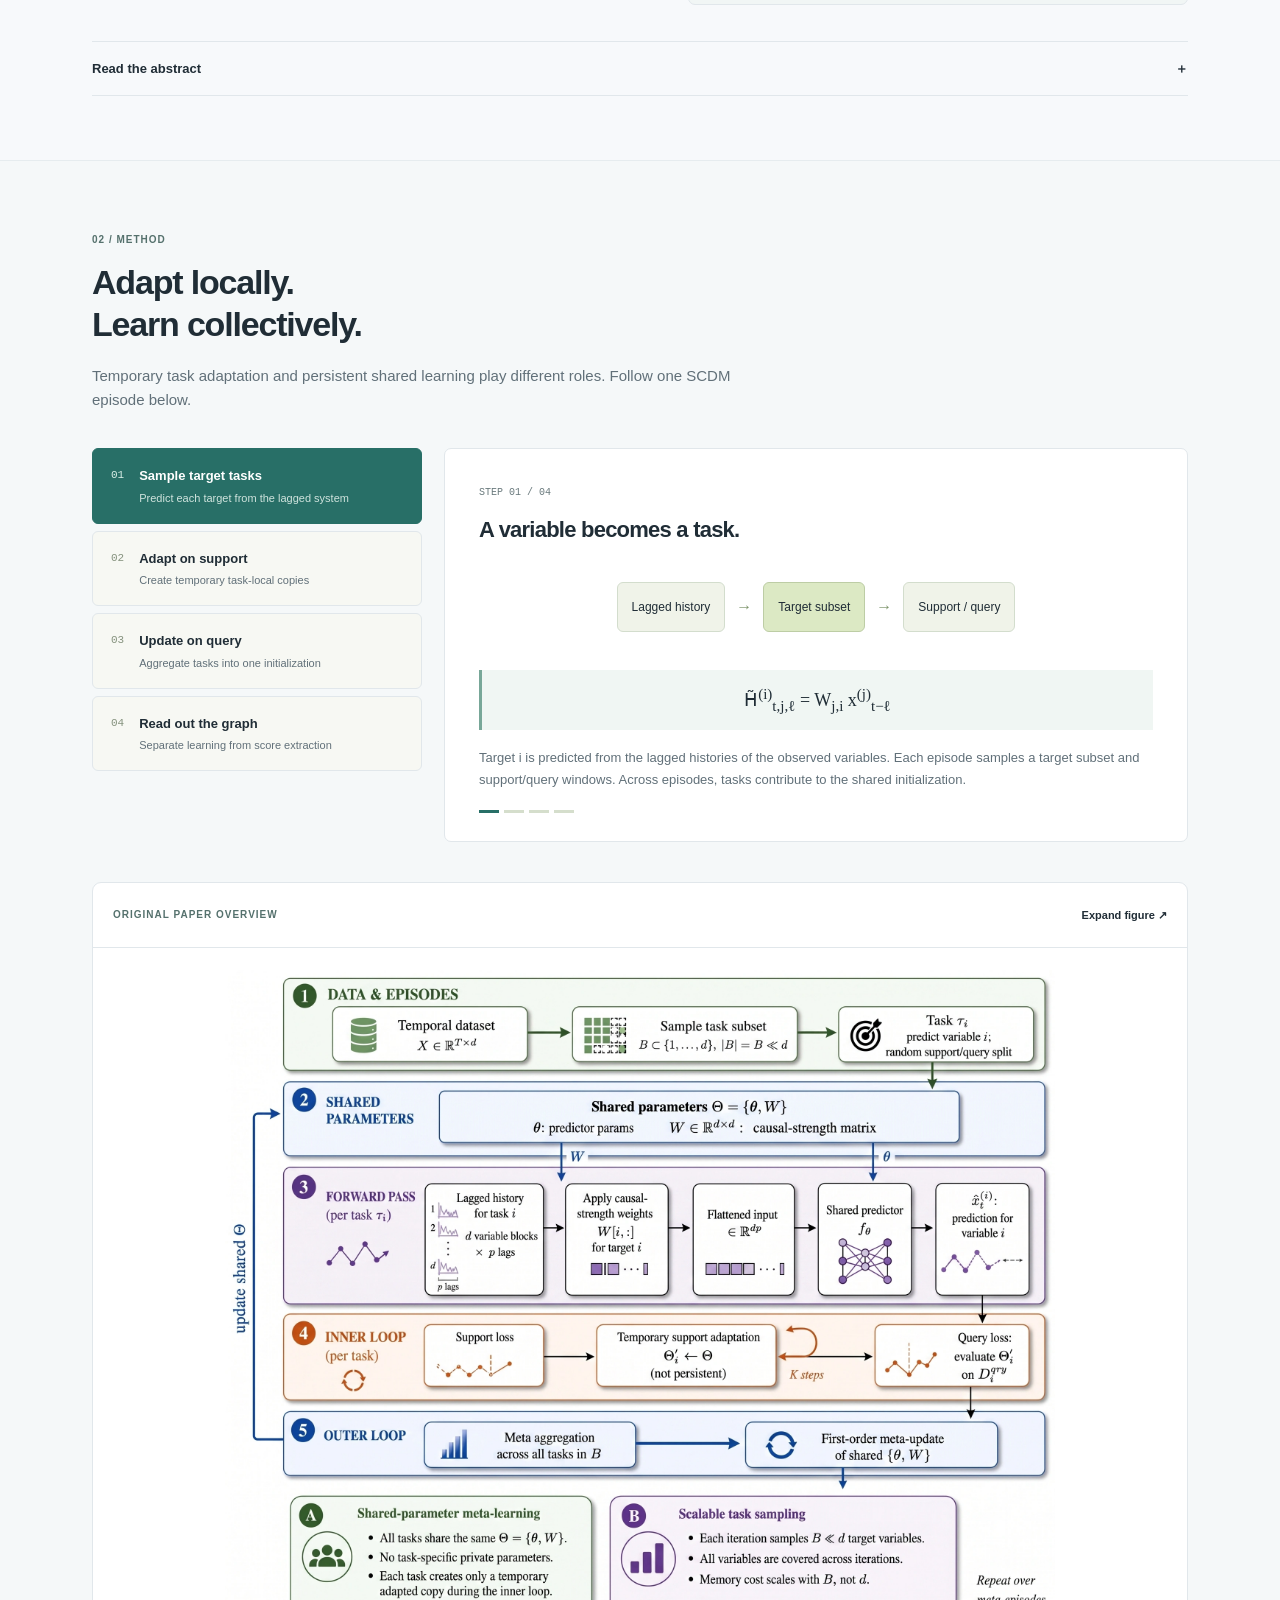
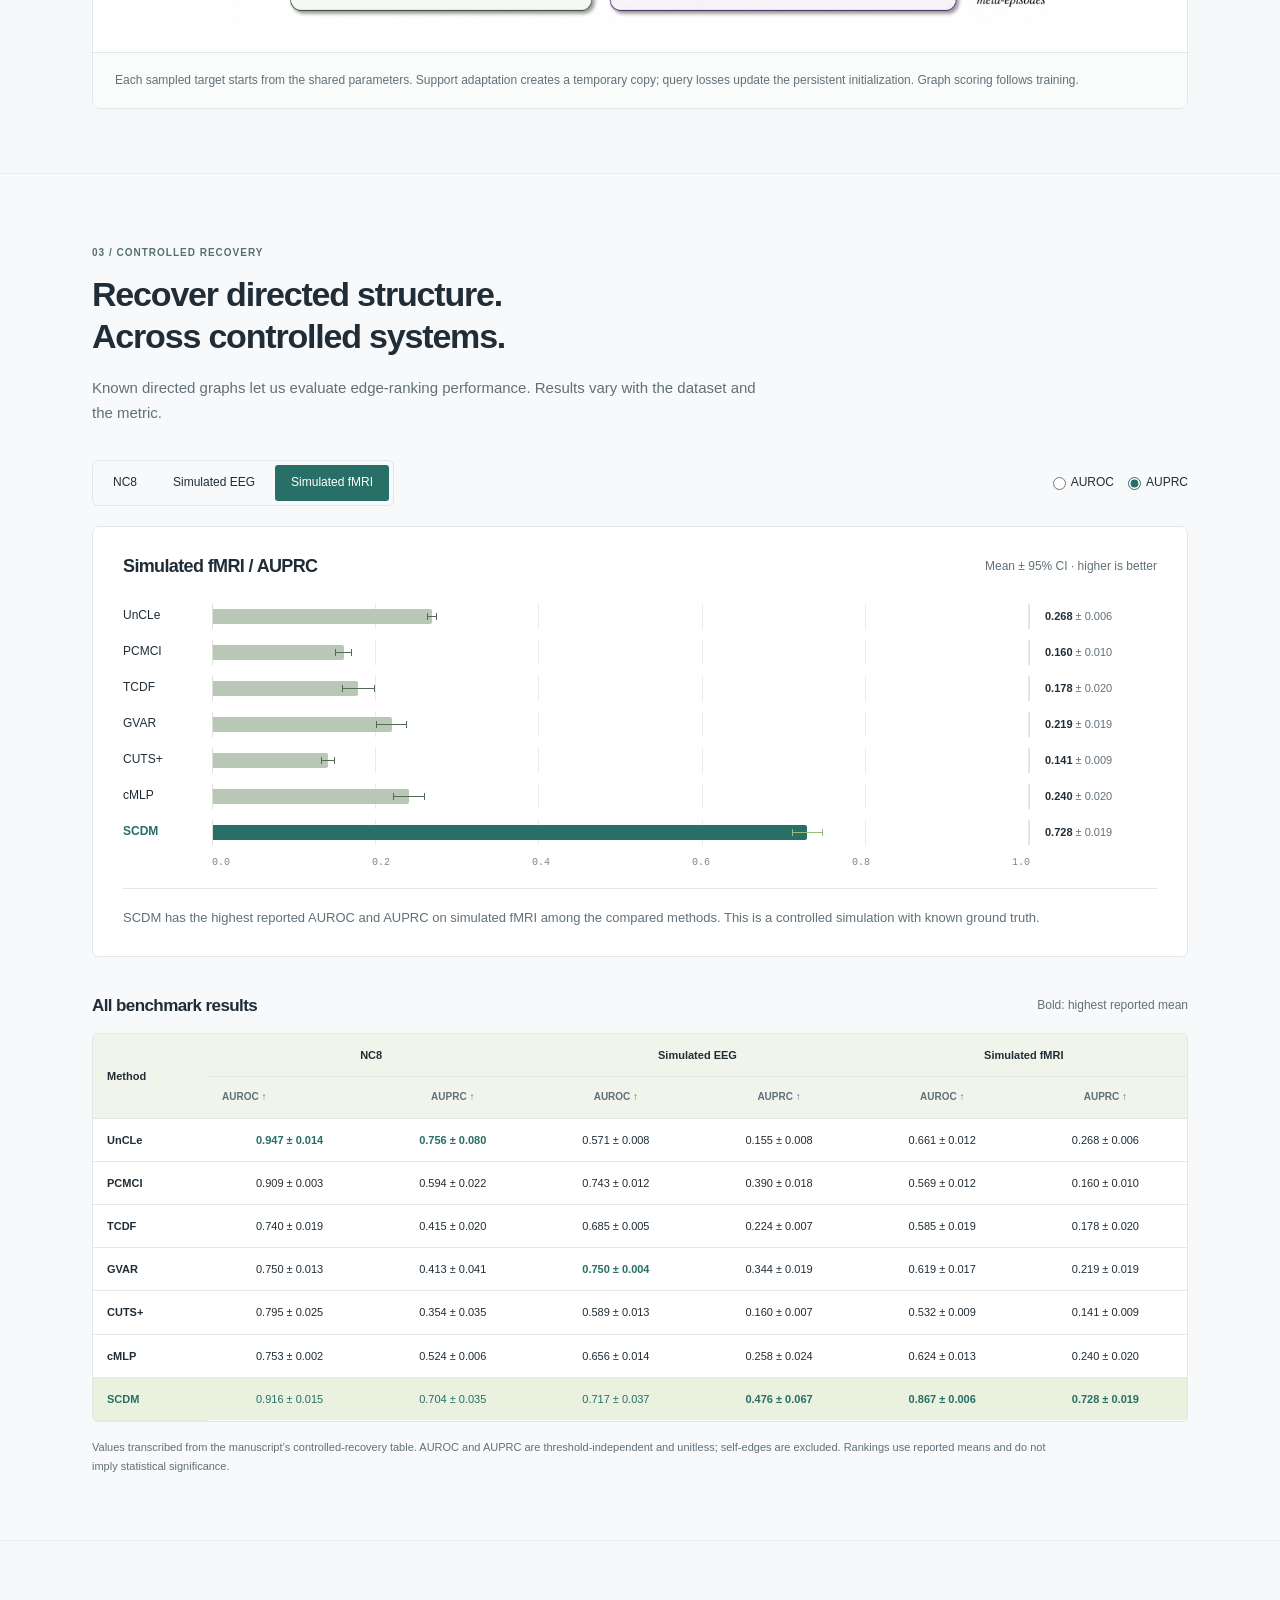
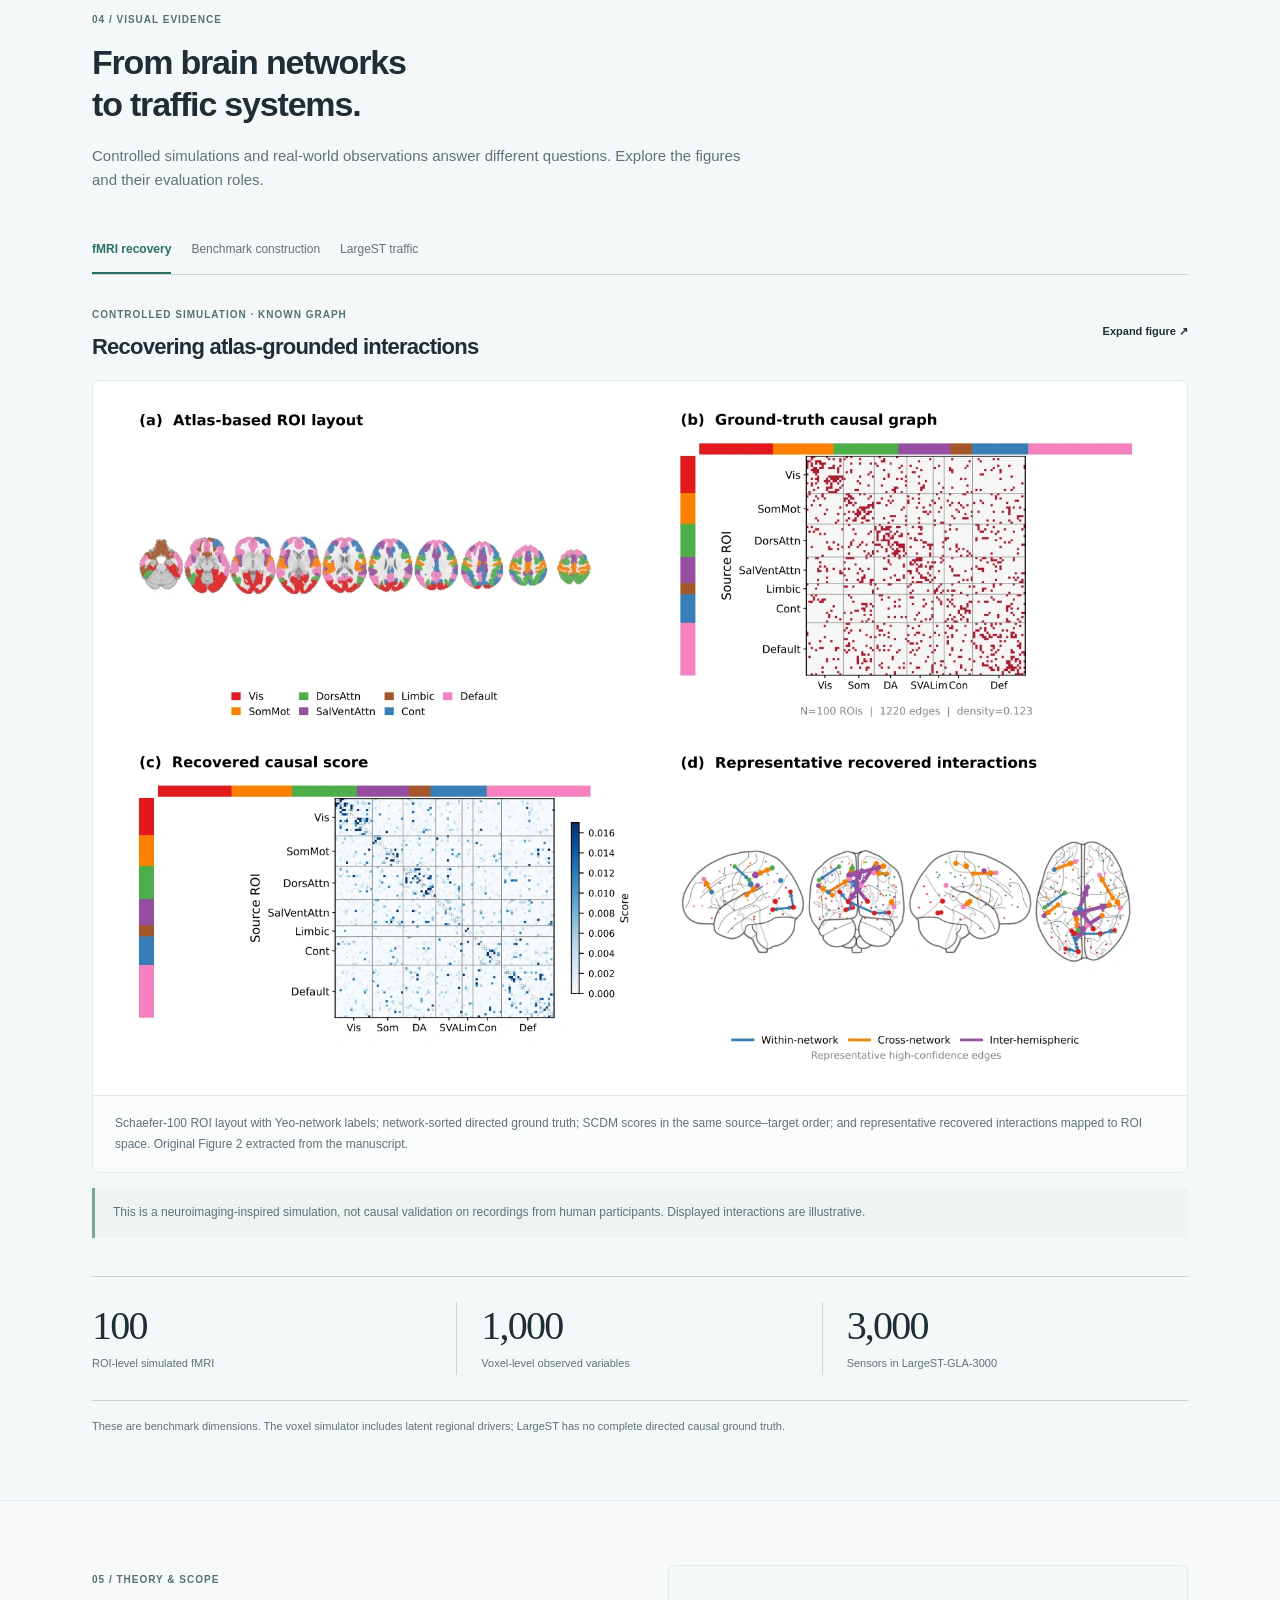
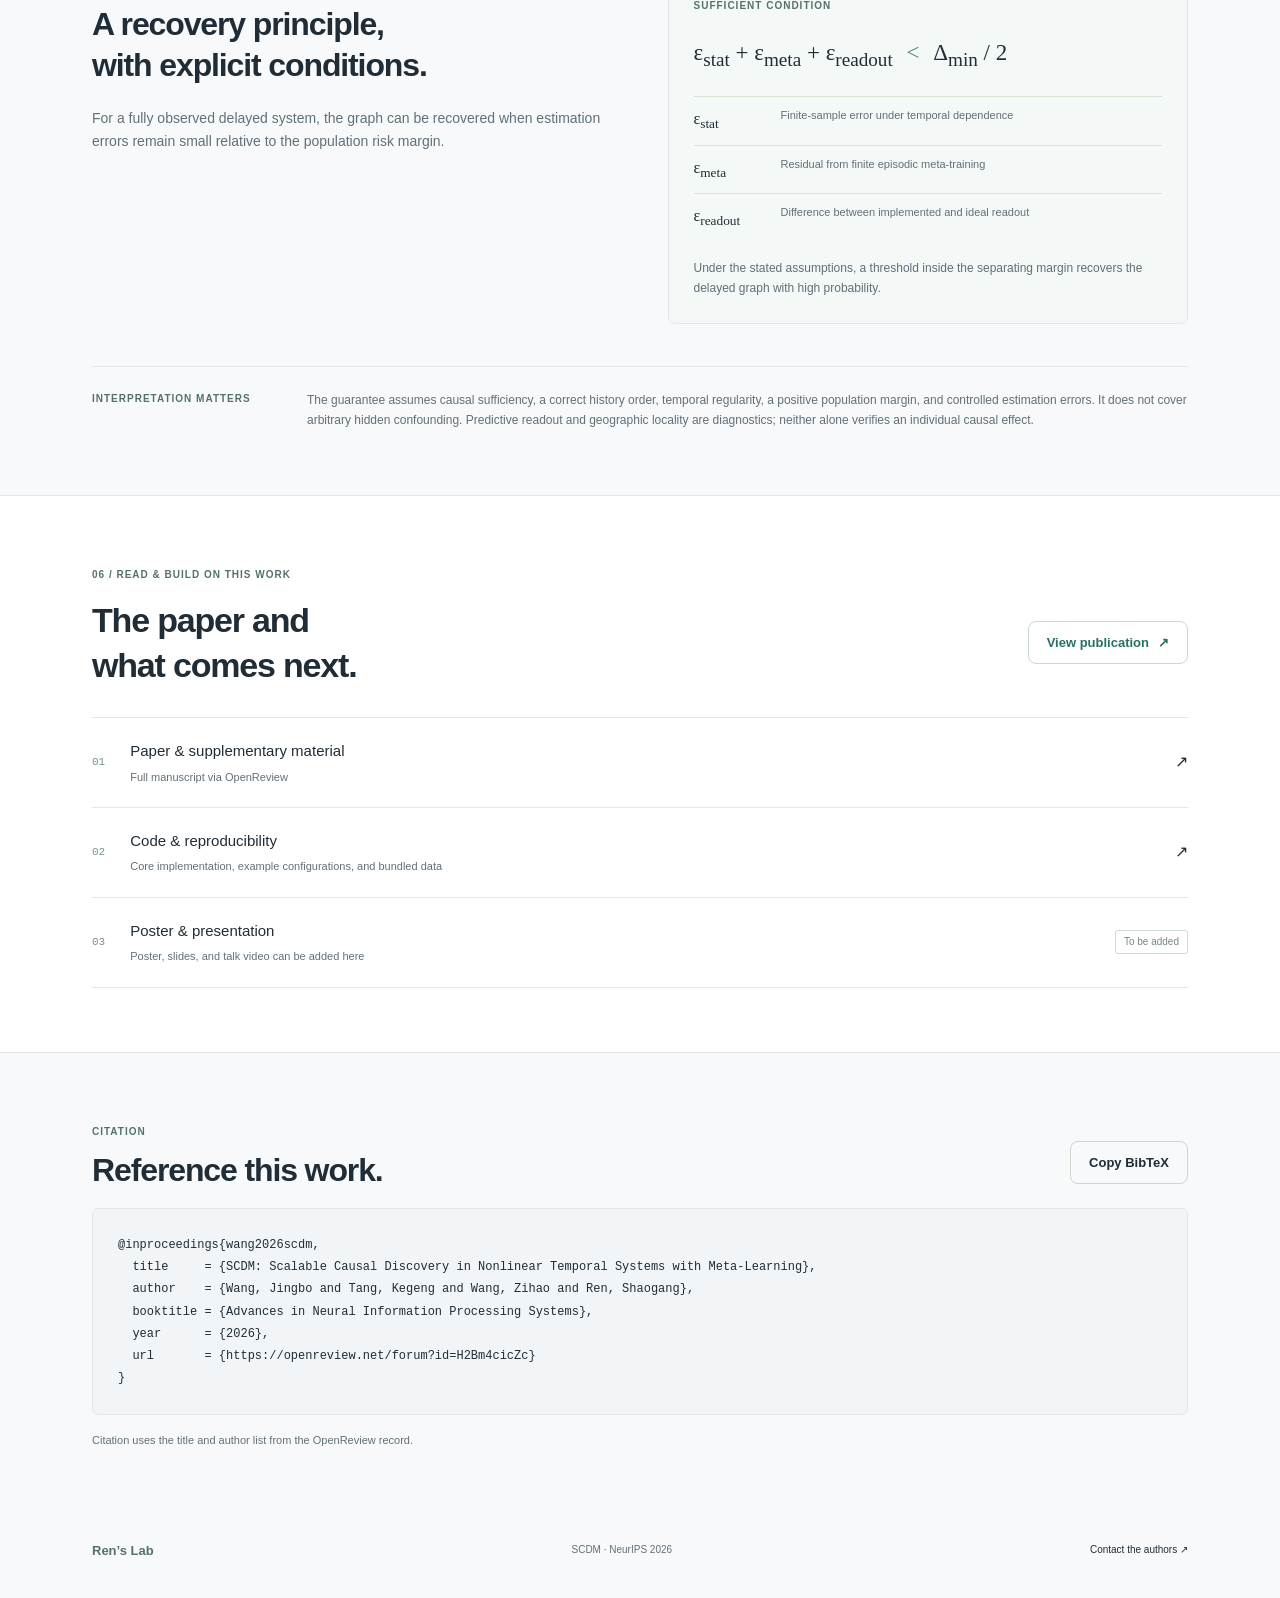
==== commit c369b18e: "Add SCDM core implementation and runnable examples" ====
--- a/index.html
+++ b/index.html
@@ -39,7 +39,7 @@
     <div class="authors" id="authors"></div>
     <p class="affiliation" data-i18n="affiliation">University of Tennessee at Chattanooga</p>
     <div class="hero-actions"><a class="button primary" href="https://openreview.net/pdf?id=H2Bm4cicZc" target="_blank" rel="noopener"><span aria-hidden="true">↗</span><span data-i18n="readPaper">Read the paper</span></a><a class="button" href="https://openreview.net/forum?id=H2Bm4cicZc" target="_blank" rel="noopener">OpenReview <span aria-hidden="true">↗</span></a><a class="button" href="https://github.com/ShaogangRen/SCDM" target="_blank" rel="noopener"><span data-i18n="labGithub">Project GitHub</span><span aria-hidden="true">↗</span></a><a class="button" href="#citation"><span aria-hidden="true">{ }</span><span data-i18n="cite">Cite this work</span></a></div>
-    <p class="hero-code-status" data-i18n="codeNotice">Research code will be added to the project repository.</p>
+    <p class="hero-code-status" data-i18n="codeNotice">Explore the core implementation and runnable examples on GitHub.</p>
   </section>
   <section class="visual-story wrap" aria-label="Conceptual SCDM pipeline">
     <div class="story-top"><span class="eyebrow" data-i18n="storyLabel">The idea at a glance</span><span class="micro" data-i18n="schematicLabel">Conceptual illustration</span></div>
@@ -88,7 +88,7 @@
     <div class="theory-layout"><div><span class="eyebrow" data-i18n="theoryEyebrow">05 / Theory & scope</span><h2 data-i18n="theoryTitle">A recovery principle,<br>with explicit conditions.</h2><p data-i18n="theoryIntro">For a fully observed delayed system, the graph can be recovered when estimation errors remain small relative to the population risk margin.</p></div><div class="theory-box"><span class="eyebrow" data-i18n="sufficientCondition">Sufficient condition</span><div class="theory-equation">ε<sub>stat</sub> + ε<sub>meta</sub> + ε<sub>readout</sub> <span>&lt;</span> Δ<sub>min</sub> / 2</div><dl><div><dt>ε<sub>stat</sub></dt><dd data-i18n="statError">Finite-sample error under temporal dependence</dd></div><div><dt>ε<sub>meta</sub></dt><dd data-i18n="metaError">Residual from finite episodic meta-training</dd></div><div><dt>ε<sub>readout</sub></dt><dd data-i18n="readoutError">Difference between implemented and ideal readout</dd></div></dl><p data-i18n="theoryConclusion">Under the stated assumptions, a threshold inside the separating margin recovers the delayed graph with high probability.</p></div></div>
     <div class="scope-note"><span class="eyebrow" data-i18n="scopeLabel">Interpretation matters</span><p data-i18n="scopeText">The guarantee assumes causal sufficiency, a correct history order, temporal regularity, a positive population margin, and controlled estimation errors. It does not cover arbitrary hidden confounding. Predictive readout and geographic locality are diagnostics; neither alone verifies an individual causal effect.</p></div>
   </section>
-  <section id="resources" class="section resources-section"><div class="wrap"><span class="eyebrow" data-i18n="resourcesEyebrow">06 / Read & build on this work</span><div class="resource-heading"><h2 data-i18n="resourcesTitle">The paper and<br>what comes next.</h2><a class="button light" href="https://openreview.net/forum?id=H2Bm4cicZc" target="_blank" rel="noopener"><span data-i18n="viewPublication">View publication</span> ↗</a></div><div class="resources-list"><a href="https://openreview.net/pdf?id=H2Bm4cicZc" target="_blank" rel="noopener"><span>01</span><div><strong data-i18n="resourcePaper">Paper & supplementary material</strong><small data-i18n="paperDetail">Full manuscript via OpenReview</small></div><span>↗</span></a><a href="https://github.com/ShaogangRen/SCDM" target="_blank" rel="noopener"><span>02</span><div><strong data-i18n="resourceCode">Code & reproducibility</strong><small data-i18n="codeDetail">Project repository established; research code to be added</small></div><span>↗</span></a><div><span>03</span><div><strong data-i18n="resourcePresentation">Poster & presentation</strong><small data-i18n="presentationDetail">Poster, slides, and talk video can be added here</small></div><span class="resource-status" data-i18n="pending">To be added</span></div></div></div></section>
+  <section id="resources" class="section resources-section"><div class="wrap"><span class="eyebrow" data-i18n="resourcesEyebrow">06 / Read & build on this work</span><div class="resource-heading"><h2 data-i18n="resourcesTitle">The paper and<br>what comes next.</h2><a class="button light" href="https://openreview.net/forum?id=H2Bm4cicZc" target="_blank" rel="noopener"><span data-i18n="viewPublication">View publication</span> ↗</a></div><div class="resources-list"><a href="https://openreview.net/pdf?id=H2Bm4cicZc" target="_blank" rel="noopener"><span>01</span><div><strong data-i18n="resourcePaper">Paper & supplementary material</strong><small data-i18n="paperDetail">Full manuscript via OpenReview</small></div><span>↗</span></a><a href="https://github.com/ShaogangRen/SCDM" target="_blank" rel="noopener"><span>02</span><div><strong data-i18n="resourceCode">Code & reproducibility</strong><small data-i18n="codeDetail">Core implementation, example configurations, and bundled data</small></div><span>↗</span></a><div><span>03</span><div><strong data-i18n="resourcePresentation">Poster & presentation</strong><small data-i18n="presentationDetail">Poster, slides, and talk video can be added here</small></div><span class="resource-status" data-i18n="pending">To be added</span></div></div></div></section>
   <section id="citation" class="section wrap citation-section"><div class="citation-head"><div><span class="eyebrow" data-i18n="citationEyebrow">Citation</span><h2 data-i18n="citationTitle">Reference this work.</h2></div><button id="copy-citation" class="button" data-i18n="copyBibtex">Copy BibTeX</button></div><pre><code id="bibtex"></code></pre><p class="figure-note" data-i18n="citationNote">Citation uses the title and author list from the OpenReview record.</p></section>
 </main>
 <footer class="wrap footer"><a class="brand" href="https://shaogangren.github.io/" target="_blank" rel="noopener">Ren’s Lab</a><p data-i18n="footerText">SCDM · NeurIPS 2026</p><a href="mailto:shaogang-ren@utc.edu" data-i18n="contact">Contact the authors ↗</a></footer>
